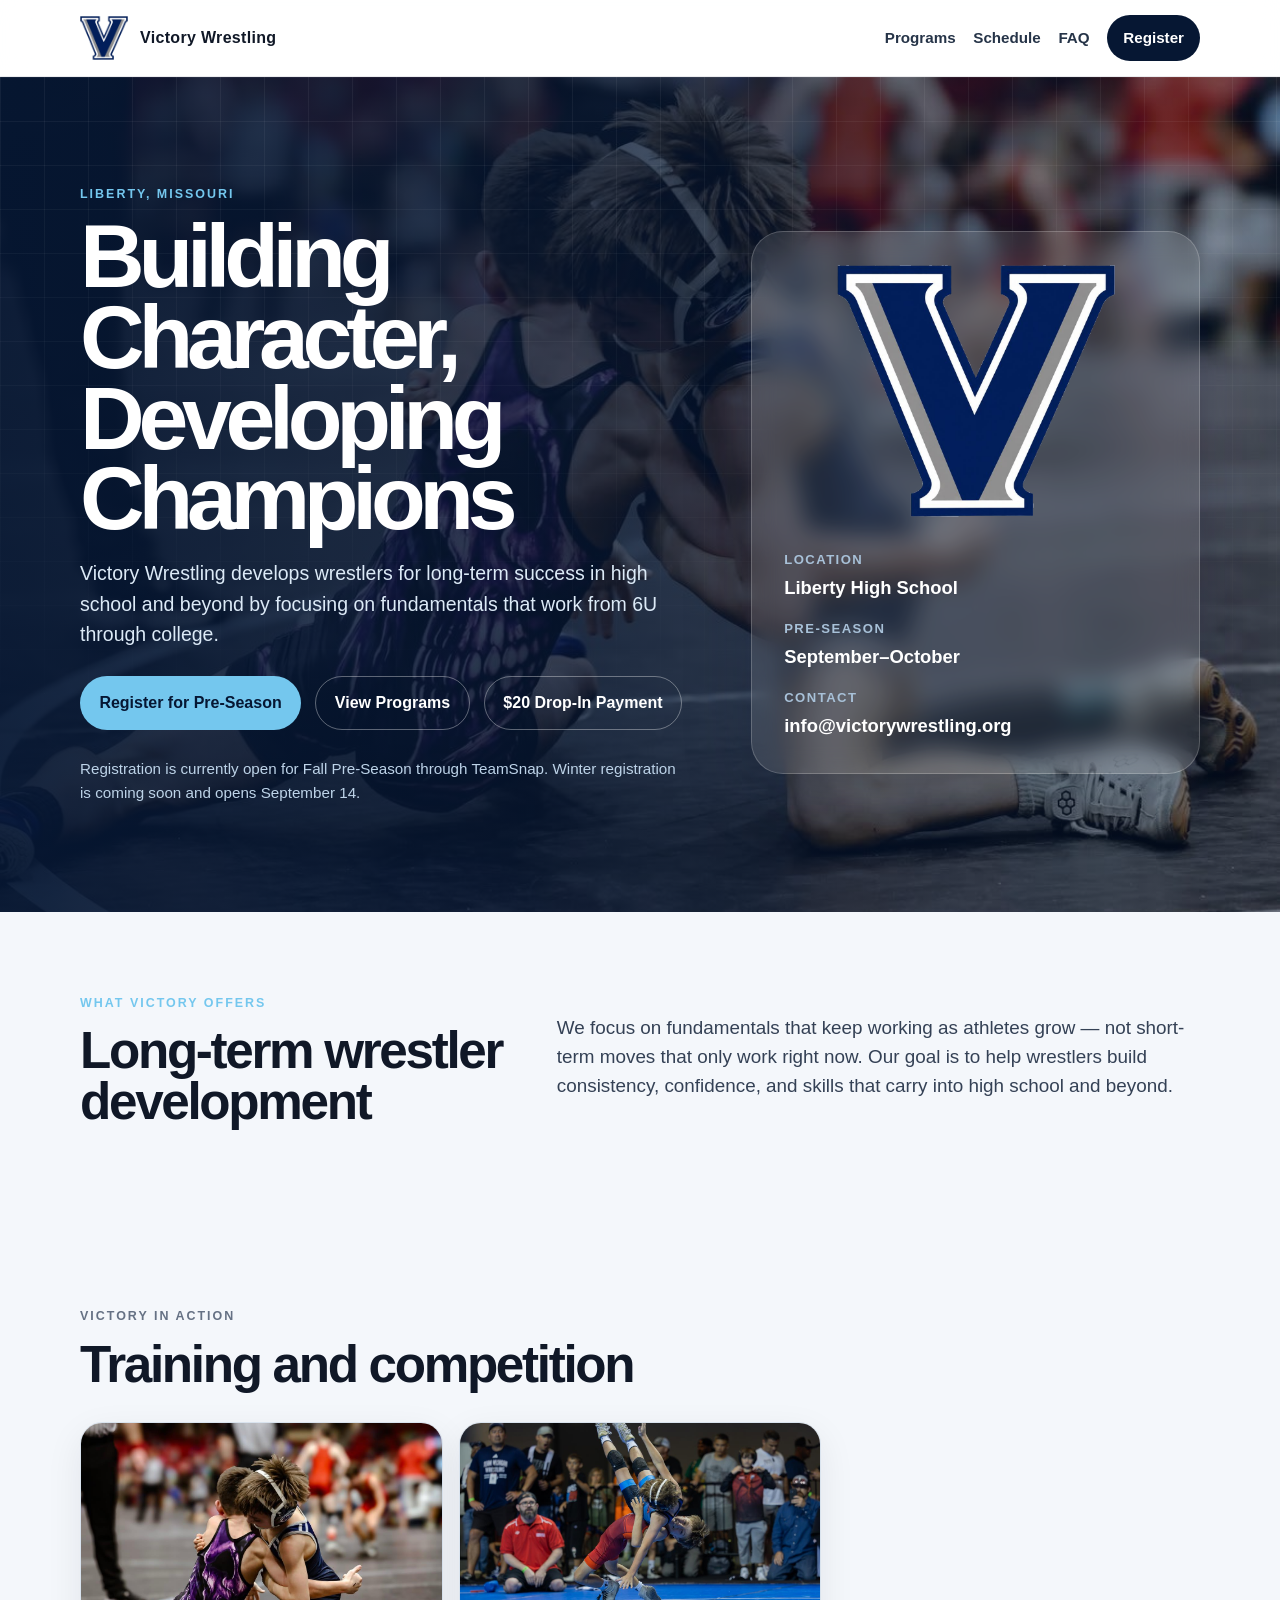
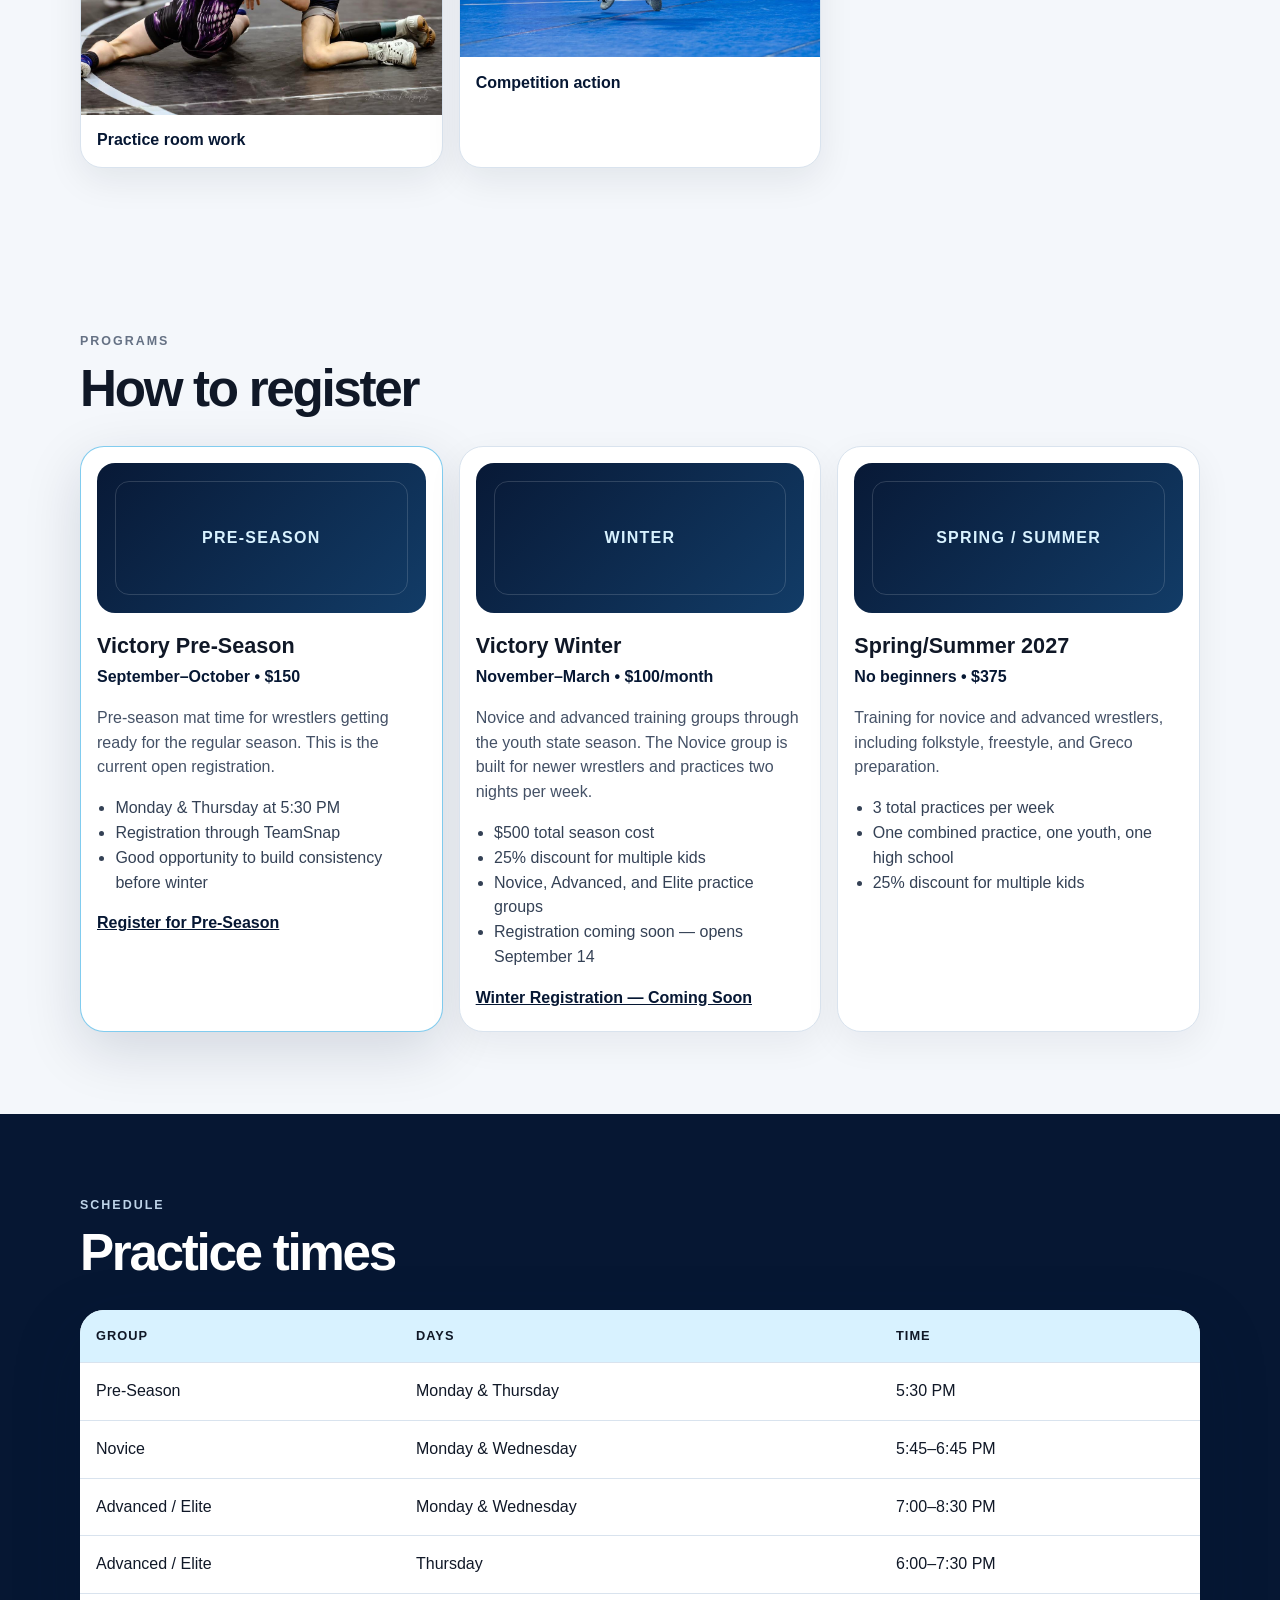
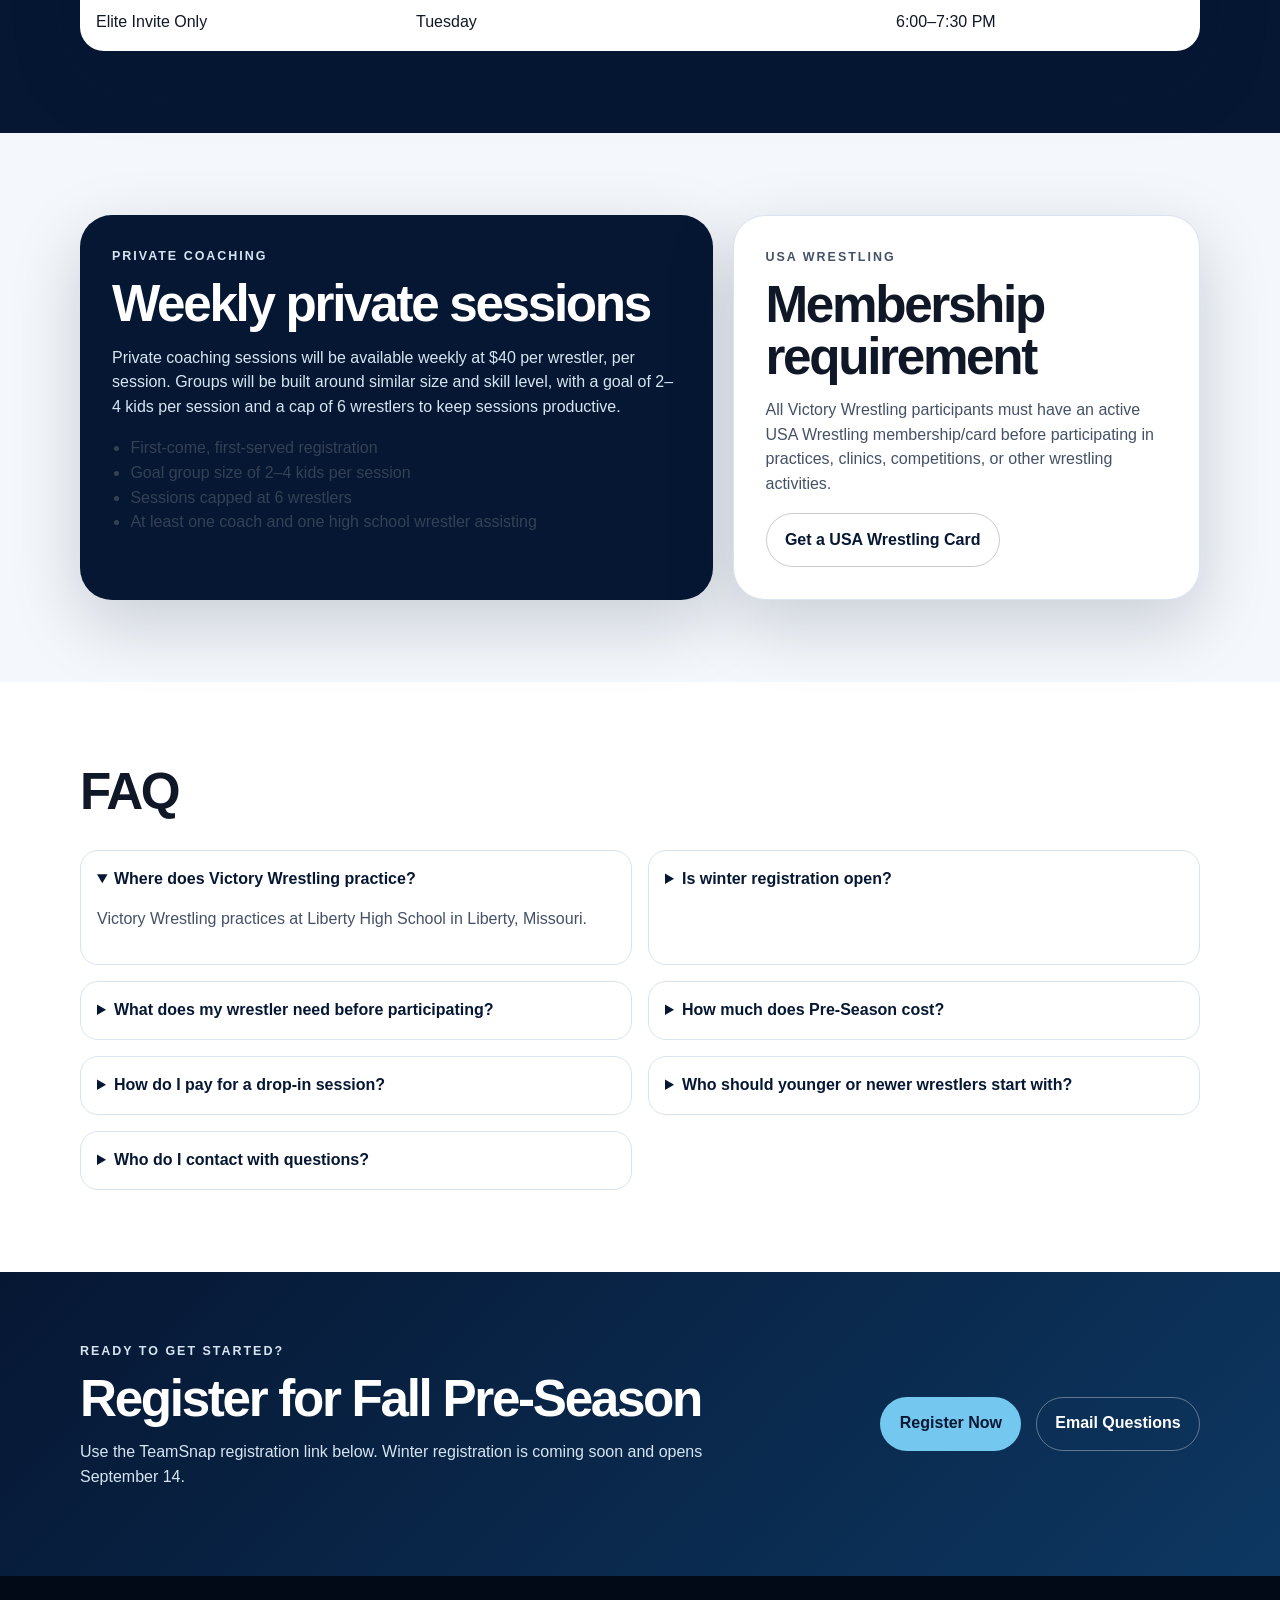
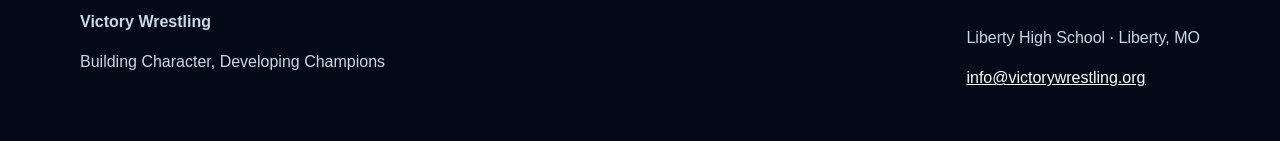
==== index.html @ 6527dcf7 "Add files via upload" ====
<!doctype html>
<html lang="en">
<head>
  <meta charset="utf-8">
  <meta name="viewport" content="width=device-width, initial-scale=1">
  <title>Victory Wrestling | Liberty, MO Youth Wrestling</title>
  <meta name="description" content="Victory Wrestling develops wrestlers for long-term success through fundamentals, consistency, and character. Located at Liberty High School in Liberty, Missouri.">
  <meta property="og:title" content="Victory Wrestling">
  <meta property="og:description" content="Building character, developing champions. Youth wrestling in Liberty, Missouri.">
  <meta property="og:type" content="website">
  <meta property="og:image" content="https://victorywrestling.org/assets/victory-share-preview.png">
  <meta property="og:image:width" content="1200">
  <meta property="og:image:height" content="630">
  <meta name="twitter:card" content="summary_large_image">
  <meta name="twitter:image" content="https://victorywrestling.org/assets/victory-share-preview.png">
  <meta name="theme-color" content="#061733">
  <link rel="icon" href="./assets/victory-v-logo.png">
  <link rel="stylesheet" href="./style.css">
</head>
<body>
  <a class="skip" href="#main">Skip to content</a>
  <header class="site-header">
    <div class="container nav">
      <a class="brand" href="#top" aria-label="Victory Wrestling home">
        <img src="./assets/victory-v-logo.png" alt="Victory Wrestling V logo">
        <span>Victory Wrestling</span>
      </a>
      <nav aria-label="Main navigation">
        <a href="#programs">Programs</a>
        <a href="#schedule">Schedule</a>
        <a href="#faq">FAQ</a>
        <a class="nav-cta" href="https://register.teamsnap.com/form/sqQJk4b18wLuPejZ1nhsv">Register</a>
      </nav>
    </div>
  </header>

  <main id="main">
    <section class="hero" id="top">
      <div class="container hero-grid">
        <div class="hero-copy">
          <p class="eyebrow">Liberty, Missouri</p>
          <h1>Building Character, Developing Champions</h1>
          <p class="lead">Victory Wrestling develops wrestlers for long-term success in high school and beyond by focusing on fundamentals that work from 6U through college.</p>
          <div class="hero-actions">
            <a class="button primary" href="https://register.teamsnap.com/form/sqQJk4b18wLuPejZ1nhsv">Register for Pre-Season</a>
            <a class="button secondary" href="#programs">View Programs</a>
            <a class="button secondary" href="https://account.venmo.com/u/VictoryWrestling" target="_blank" rel="noopener">$20 Drop-In Payment</a>
          </div>
          <p class="note">Registration is currently open for Fall Pre-Season through TeamSnap. Winter registration is coming soon and opens September 14.</p>
        </div>
        <div class="hero-card" aria-label="Victory Wrestling information card">
          <img src="./assets/victory-v-logo.png" alt="Victory Wrestling V logo" class="hero-logo">
          <div class="card-lines">
            <span>Location</span>
            <strong>Liberty High School</strong>
            <span>Pre-Season</span>
            <strong>September–October</strong>
            <span>Contact</span>
            <strong>info@victorywrestling.org</strong>
          </div>
        </div>
      </div>
    </section>

    <section class="section intro">
      <div class="container split">
        <div>
          <p class="eyebrow">What Victory offers</p>
          <h2>Long-term wrestler development</h2>
        </div>
        <p>We focus on fundamentals that keep working as athletes grow — not short-term moves that only work right now. Our goal is to help wrestlers build consistency, confidence, and skills that carry into high school and beyond.</p>
      </div>
    </section>

    <section class="section photos" id="photos">
      <div class="container">
        <div class="section-head">
          <p class="eyebrow">Victory in action</p>
          <h2>Training and competition</h2>
        </div>
        <div class="gallery">
          <figure class="photo-card">
            <img src="./assets/practice-action.jpg" alt="Victory Wrestling practice action">
            <figcaption>Practice room work</figcaption>
          </figure>
          <figure class="photo-card">
            <img src="./assets/action-throw.jpg" alt="Victory wrestler competing during a match">
            <figcaption>Competition action</figcaption>
          </figure>
        </div>
      </div>
    </section>

    <section class="section" id="programs">
      <div class="container">
        <div class="section-head">
          <p class="eyebrow">Programs</p>
          <h2>How to register</h2>
        </div>
        <div class="program-grid">
          <article class="program-card featured">
            <div class="placeholder"><span>Pre-Season</span></div>
            <h3>Victory Pre-Season</h3>
            <p class="meta">September–October • $150</p>
            <p>Pre-season mat time for wrestlers getting ready for the regular season. This is the current open registration.</p>
            <ul>
              <li>Monday & Thursday at 5:30 PM</li>
              <li>Registration through TeamSnap</li>
              <li>Good opportunity to build consistency before winter</li>
            </ul>
            <a class="text-link" href="https://register.teamsnap.com/form/sqQJk4b18wLuPejZ1nhsv">Register for Pre-Season</a>
          </article>

          <article class="program-card">
            <div class="placeholder"><span>Winter</span></div>
            <h3>Victory Winter</h3>
            <p class="meta">November–March • $100/month</p>
            <p>Novice and advanced training groups through the youth state season. The Novice group is built for newer wrestlers and practices two nights per week.</p>
            <ul>
              <li>$500 total season cost</li>
              <li>25% discount for multiple kids</li>
              <li>Novice, Advanced, and Elite practice groups</li>
              <li>Registration coming soon — opens September 14</li>
            </ul>
            <a class="text-link" href="https://register.teamsnap.com/form/yN0adHD0ybQycLYI9u6od">Winter Registration — Coming Soon</a>
          </article>

          <article class="program-card">
            <div class="placeholder"><span>Spring / Summer</span></div>
            <h3>Spring/Summer 2027</h3>
            <p class="meta">No beginners • $375</p>
            <p>Training for novice and advanced wrestlers, including folkstyle, freestyle, and Greco preparation.</p>
            <ul>
              <li>3 total practices per week</li>
              <li>One combined practice, one youth, one high school</li>
              <li>25% discount for multiple kids</li>
            </ul>
          </article>
        </div>
      </div>
    </section>

    <section class="section dark" id="schedule">
      <div class="container">
        <div class="section-head">
          <p class="eyebrow">Schedule</p>
          <h2>Practice times</h2>
        </div>
        <div class="schedule-table" role="table" aria-label="Victory Wrestling practice schedule">
          <div class="row head" role="row"><span>Group</span><span>Days</span><span>Time</span></div>
          <div class="row" role="row"><span>Pre-Season</span><span>Monday & Thursday</span><span>5:30 PM</span></div>
          <div class="row" role="row"><span>Novice</span><span>Monday & Wednesday</span><span>5:45–6:45 PM</span></div>
          <div class="row" role="row"><span>Advanced / Elite</span><span>Monday & Wednesday</span><span>7:00–8:30 PM</span></div>
          <div class="row" role="row"><span>Advanced / Elite</span><span>Thursday</span><span>6:00–7:30 PM</span></div>
          <div class="row" role="row"><span>Elite Invite Only</span><span>Tuesday</span><span>6:00–7:30 PM</span></div>
        </div>
      </div>
    </section>

    <section class="section two-col">
      <div class="container two-col-grid">
        <div class="info-panel">
          <p class="eyebrow">Private coaching</p>
          <h2>Weekly private sessions</h2>
          <p>Private coaching sessions will be available weekly at $40 per wrestler, per session. Groups will be built around similar size and skill level, with a goal of 2–4 kids per session and a cap of 6 wrestlers to keep sessions productive.</p>
          <ul class="check-list">
            <li>First-come, first-served registration</li>
            <li>Goal group size of 2–4 kids per session</li>
            <li>Sessions capped at 6 wrestlers</li>
            <li>At least one coach and one high school wrestler assisting</li>
          </ul>
        </div>
        <div class="info-panel light">
          <p class="eyebrow">USA Wrestling</p>
          <h2>Membership requirement</h2>
          <p>All Victory Wrestling participants must have an active USA Wrestling membership/card before participating in practices, clinics, competitions, or other wrestling activities.</p>
          <a class="button secondary dark-text" href="https://www.themat.com">Get a USA Wrestling Card</a>
        </div>
      </div>
    </section>

    <section class="section faq" id="faq">
      <div class="container">
        <div class="section-head">
          <h2>FAQ</h2>
        </div>
        <div class="faq-grid">
          <details open>
            <summary>Where does Victory Wrestling practice?</summary>
            <p>Victory Wrestling practices at Liberty High School in Liberty, Missouri.</p>
          </details>
          <details>
            <summary>Is winter registration open?</summary>
            <p>Coming soon. Winter registration opens September 14 through TeamSnap: <a href="https://register.teamsnap.com/form/yN0adHD0ybQycLYI9u6od" target="_blank" rel="noopener">Winter Registration</a>.</p>
          </details>
          <details>
            <summary>What does my wrestler need before participating?</summary>
            <p>Wrestlers need an active USA Wrestling card. Cards can be purchased through USA Wrestling at www.themat.com.</p>
          </details>
          <details>
            <summary>How much does Pre-Season cost?</summary>
            <p>Victory Pre-Season is $150 and runs September through October.</p>
          </details>
          <details>
            <summary>How do I pay for a drop-in session?</summary>
            <p>Drop-in session payments can be sent through Venmo to <a href="https://account.venmo.com/u/VictoryWrestling" target="_blank" rel="noopener">@VictoryWrestling</a>.</p>
          </details>
          <details>
            <summary>Who should younger or newer wrestlers start with?</summary>
            <p>Newer wrestlers should start with the Novice group during the winter season. Novice practices two nights per week and focuses on building fundamentals.</p>
          </details>
          <details>
            <summary>Who do I contact with questions?</summary>
            <p>Email <a href="mailto:info@victorywrestling.org">info@victorywrestling.org</a>.</p>
          </details>
        </div>
      </div>
    </section>

    <section class="cta-section" id="contact">
      <div class="container cta-card">
        <div>
          <p class="eyebrow">Ready to get started?</p>
          <h2>Register for Fall Pre-Season</h2>
          <p>Use the TeamSnap registration link below. Winter registration is coming soon and opens September 14.</p>
        </div>
        <div class="cta-actions">
          <a class="button primary" href="https://register.teamsnap.com/form/sqQJk4b18wLuPejZ1nhsv">Register Now</a>
          <a class="button secondary" href="mailto:info@victorywrestling.org">Email Questions</a>
        </div>
      </div>
    </section>
  </main>

  <footer>
    <div class="container footer-grid">
      <div>
        <strong>Victory Wrestling</strong>
        <p>Building Character, Developing Champions</p>
      </div>
      <div>
        <p>Liberty High School · Liberty, MO</p>
        <p><a href="mailto:info@victorywrestling.org">info@victorywrestling.org</a></p>
      </div>
    </div>
  </footer>
</body>
</html>
---- style.css ----
:root{
  --navy:#061733;
  --navy-2:#0b2449;
  --blue:#74c7ee;
  --blue-2:#d8f2ff;
  --ink:#101827;
  --muted:#657184;
  --line:#d9e3ee;
  --bg:#f4f7fb;
  --white:#ffffff;
  --shadow:0 24px 70px rgba(6,23,51,.18);
  --radius:24px;
}
*{box-sizing:border-box}
html{scroll-behavior:smooth}
body{margin:0;font-family:Arial, Helvetica, sans-serif;color:var(--ink);background:var(--bg);line-height:1.55}
a{color:inherit}.skip{position:absolute;left:-999px}.skip:focus{left:1rem;top:1rem;background:#fff;padding:.75rem 1rem;z-index:10}.container{width:min(1120px,calc(100% - 32px));margin-inline:auto}.site-header{position:sticky;top:0;z-index:5;background:rgba(255,255,255,.92);backdrop-filter:blur(14px);border-bottom:1px solid rgba(6,23,51,.08)}.nav{display:flex;align-items:center;justify-content:space-between;gap:1rem;min-height:76px}.brand{display:flex;align-items:center;gap:.75rem;text-decoration:none;font-weight:800;letter-spacing:.02em}.brand img{width:48px;height:48px;object-fit:contain}nav{display:flex;align-items:center;gap:1.1rem;font-size:.95rem;font-weight:700}nav a{text-decoration:none;color:#263448}.nav-cta{background:var(--navy);color:#fff;padding:.7rem 1rem;border-radius:999px}.hero{position:relative;overflow:hidden;background:linear-gradient(90deg,rgba(6,23,51,.94) 0%,rgba(6,23,51,.78) 48%,rgba(6,23,51,.48) 100%),url('./assets/practice-action.jpg') center center/cover no-repeat;color:#fff}.hero:before{content:"";position:absolute;inset:0;background-image:linear-gradient(rgba(255,255,255,.055) 1px,transparent 1px),linear-gradient(90deg,rgba(255,255,255,.055) 1px,transparent 1px);background-size:44px 44px;mask-image:linear-gradient(to bottom, black, transparent 82%)}.hero-grid{position:relative;display:grid;grid-template-columns:1.15fr .85fr;gap:4rem;align-items:center;padding:108px 0 92px}.eyebrow{text-transform:uppercase;letter-spacing:.16em;font-weight:900;font-size:.78rem;color:var(--blue);margin:0 0 .75rem}.hero h1{font-size:clamp(3.1rem,7vw,6.8rem);line-height:.9;letter-spacing:-.07em;margin:0 0 1.2rem;text-wrap:balance}.lead{font-size:1.22rem;max-width:680px;color:#dceaf7}.hero-actions,.cta-actions{display:flex;flex-wrap:wrap;gap:.9rem;margin:1.7rem 0}.button{display:inline-flex;align-items:center;justify-content:center;min-height:48px;padding:.85rem 1.15rem;border-radius:999px;font-weight:900;text-decoration:none;border:1px solid transparent}.primary{background:var(--blue);color:#061733}.secondary{background:transparent;color:#fff;border-color:rgba(255,255,255,.35)}.dark-text{color:var(--navy);border-color:rgba(6,23,51,.22)}.note{font-size:.95rem;color:#bdd3e8;max-width:610px}.hero-card{background:rgba(255,255,255,.1);border:1px solid rgba(255,255,255,.2);border-radius:32px;padding:2rem;box-shadow:var(--shadow);backdrop-filter:blur(12px)}.hero-logo{width:min(280px,80%);display:block;margin:0 auto 1.25rem}.card-lines{display:grid;gap:.25rem}.card-lines span{color:#a8c1d8;font-size:.82rem;text-transform:uppercase;letter-spacing:.11em;font-weight:800;margin-top:.75rem}.card-lines strong{font-size:1.15rem}.section{padding:82px 0}.split{display:grid;grid-template-columns:.8fr 1.2fr;gap:3rem;align-items:start}.split h2,.section-head h2,.info-panel h2,.cta-card h2{font-size:clamp(2rem,4vw,3.4rem);line-height:1;letter-spacing:-.045em;margin:.15rem 0 1rem}.split p:last-child{font-size:1.18rem;color:#344155}.section-head{max-width:740px;margin-bottom:2rem}.section-head p{color:var(--muted)}.program-grid{display:grid;grid-template-columns:repeat(3,1fr);gap:1rem}.program-card{background:#fff;border:1px solid var(--line);border-radius:var(--radius);padding:1rem 1rem 1.25rem;box-shadow:0 12px 36px rgba(16,24,39,.06)}.program-card.featured{border-color:rgba(116,199,238,.9);box-shadow:0 18px 58px rgba(6,23,51,.14)}.placeholder,.photo-placeholder{min-height:150px;border-radius:18px;background:linear-gradient(135deg,#081936,#123c67);display:grid;place-items:center;color:#d8f2ff;font-weight:900;letter-spacing:.08em;text-transform:uppercase;position:relative;overflow:hidden}.placeholder:after,.photo-placeholder:after{content:"";position:absolute;inset:18px;border:1px solid rgba(255,255,255,.15);border-radius:14px}.program-card h3{font-size:1.35rem;margin:1rem 0 .15rem}.meta{color:var(--navy);font-weight:900;margin:.1rem 0 .8rem}.program-card p:not(.meta){color:#445166}.program-card ul,.check-list{padding-left:1.15rem;color:#344155}.text-link{font-weight:900;color:var(--navy)}.dark{background:var(--navy);color:#fff}.dark .section-head p{color:#bdd3e8}.schedule-table{background:#fff;border-radius:24px;overflow:hidden;color:var(--ink);box-shadow:var(--shadow)}.row{display:grid;grid-template-columns:1fr 1.5fr 1fr;border-bottom:1px solid var(--line)}.row:last-child{border-bottom:0}.row span{padding:1rem}.row.head{background:var(--blue-2);font-weight:900;text-transform:uppercase;letter-spacing:.08em;font-size:.8rem}.two-col-grid{display:grid;grid-template-columns:1.15fr .85fr;gap:1.25rem}.info-panel{background:var(--navy);color:#fff;border-radius:32px;padding:2rem;box-shadow:var(--shadow)}.info-panel p{color:#d6e5f1}.info-panel.light{background:#fff;color:var(--ink);border:1px solid var(--line)}.info-panel.light p{color:#445166}.gallery{display:grid;grid-template-columns:repeat(3,1fr);gap:1rem}.photo-card{margin:0;background:#fff;border:1px solid var(--line);border-radius:22px;overflow:hidden;box-shadow:0 12px 36px rgba(16,24,39,.08)}.photo-card img{display:block;width:100%;height:auto}.photo-card figcaption{padding:.85rem 1rem;font-weight:900;color:var(--navy)}.faq{background:#fff}.faq-grid{display:grid;grid-template-columns:repeat(2,1fr);gap:1rem}details{border:1px solid var(--line);border-radius:18px;padding:1rem;background:#fff}summary{cursor:pointer;font-weight:900;color:var(--navy)}details p{color:#445166}.cta-section{padding:70px 0;background:linear-gradient(135deg,#061733,#0d3761);color:#fff}.cta-card{display:flex;justify-content:space-between;gap:2rem;align-items:center}.cta-card p{color:#d6e5f1;max-width:650px}footer{background:#020a17;color:#c9d8e6;padding:34px 0}.footer-grid{display:flex;justify-content:space-between;gap:2rem}footer a{color:#fff}@media (max-width:900px){nav{display:none}.hero-grid,.split,.two-col-grid,.cta-card{grid-template-columns:1fr;display:grid}.hero-grid{gap:2rem;padding:76px 0}.program-grid{grid-template-columns:repeat(2,1fr)}.gallery,.faq-grid{grid-template-columns:1fr}.row{grid-template-columns:1fr}.row span{padding:.85rem 1rem;border-bottom:1px solid #eef2f7}.row span:last-child{border-bottom:0}.footer-grid{display:grid}.section{padding:60px 0}}@media (max-width:560px){.program-grid{grid-template-columns:1fr}.hero h1{font-size:3.3rem}.hero-card{padding:1.3rem}.section{padding:48px 0}}
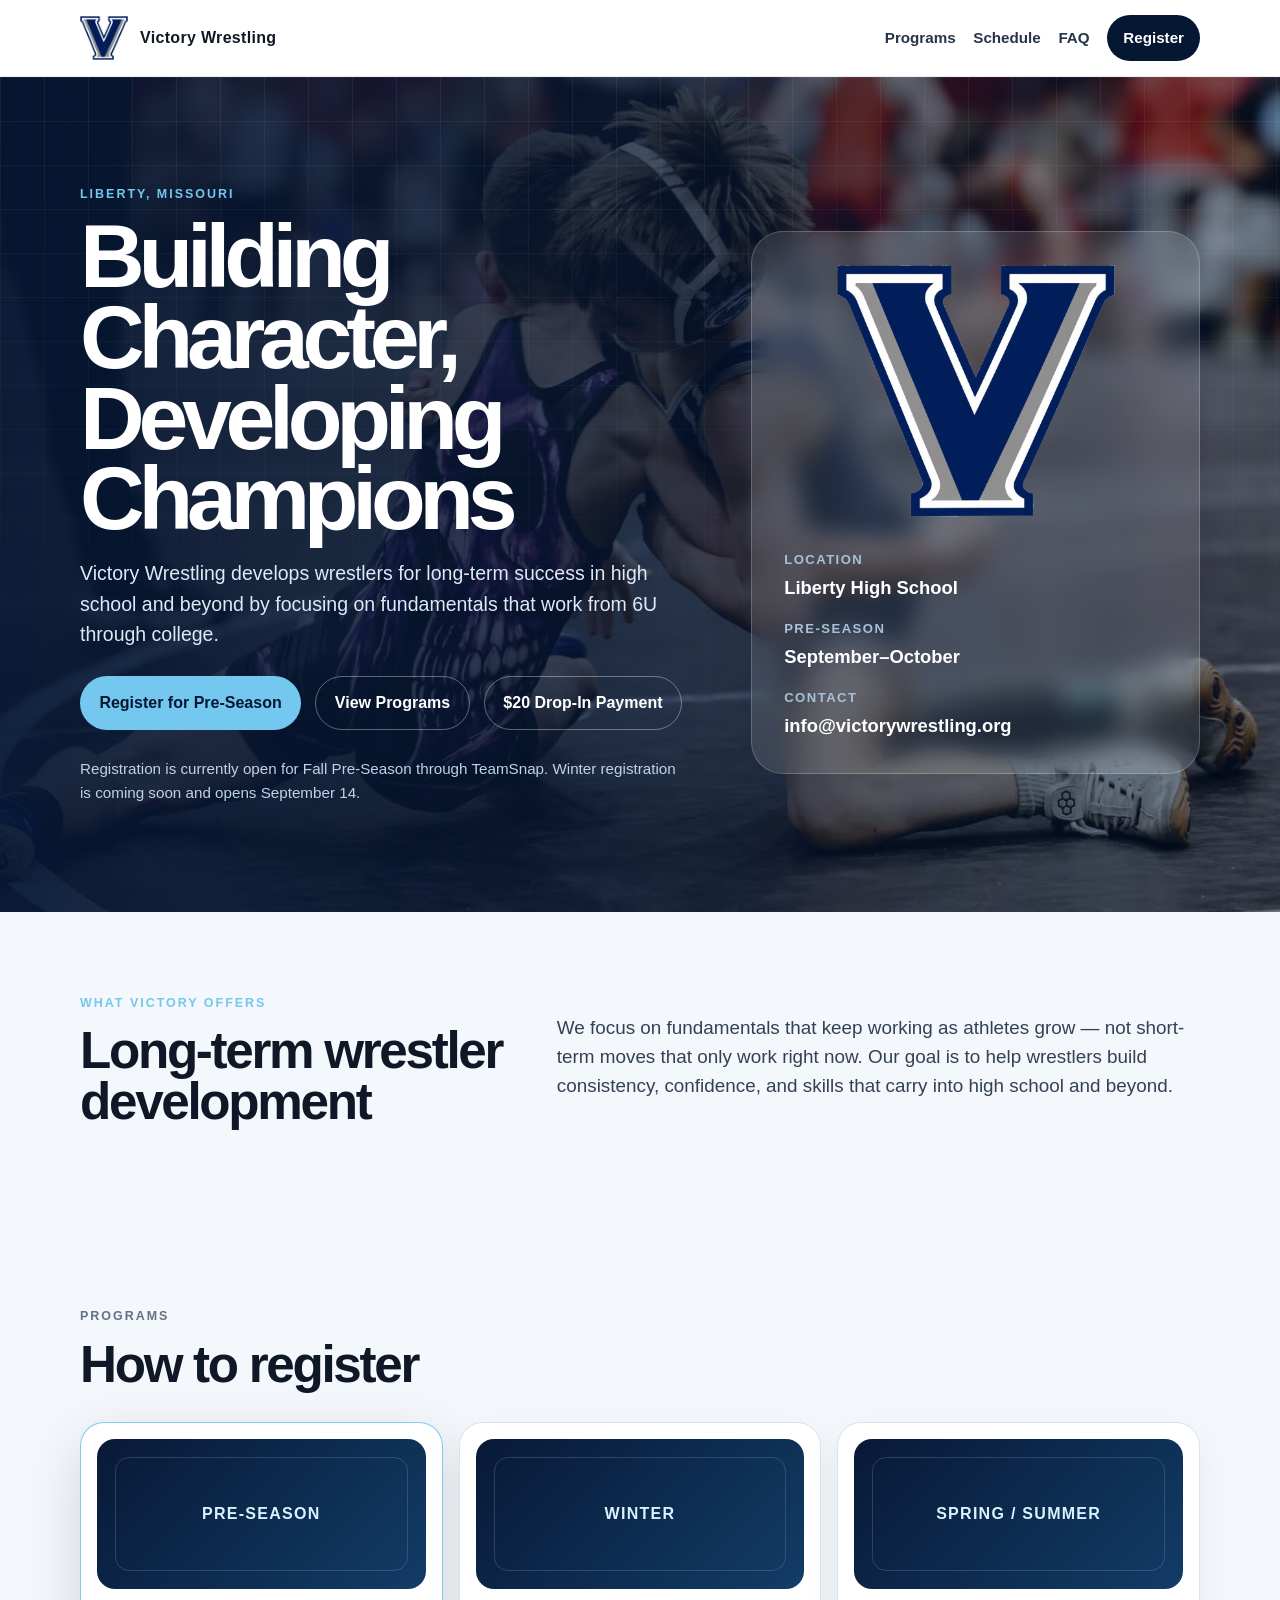
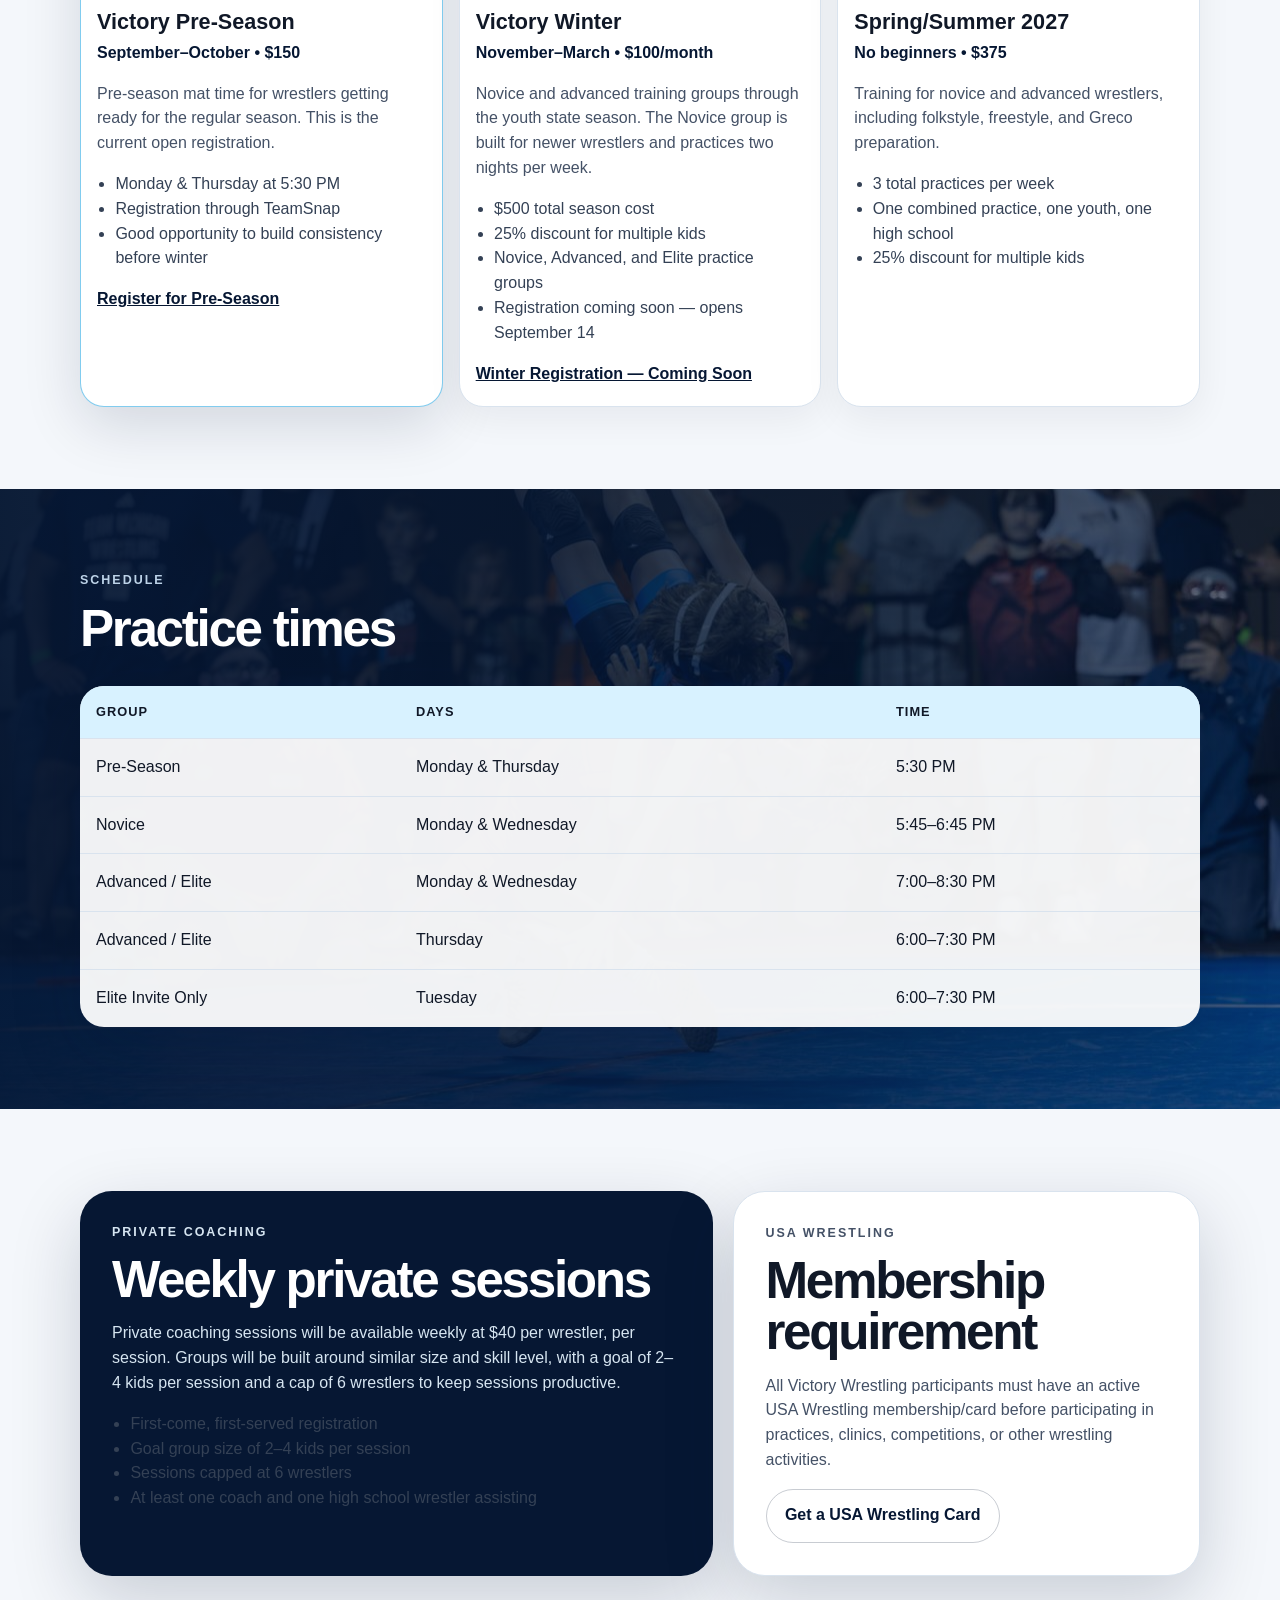
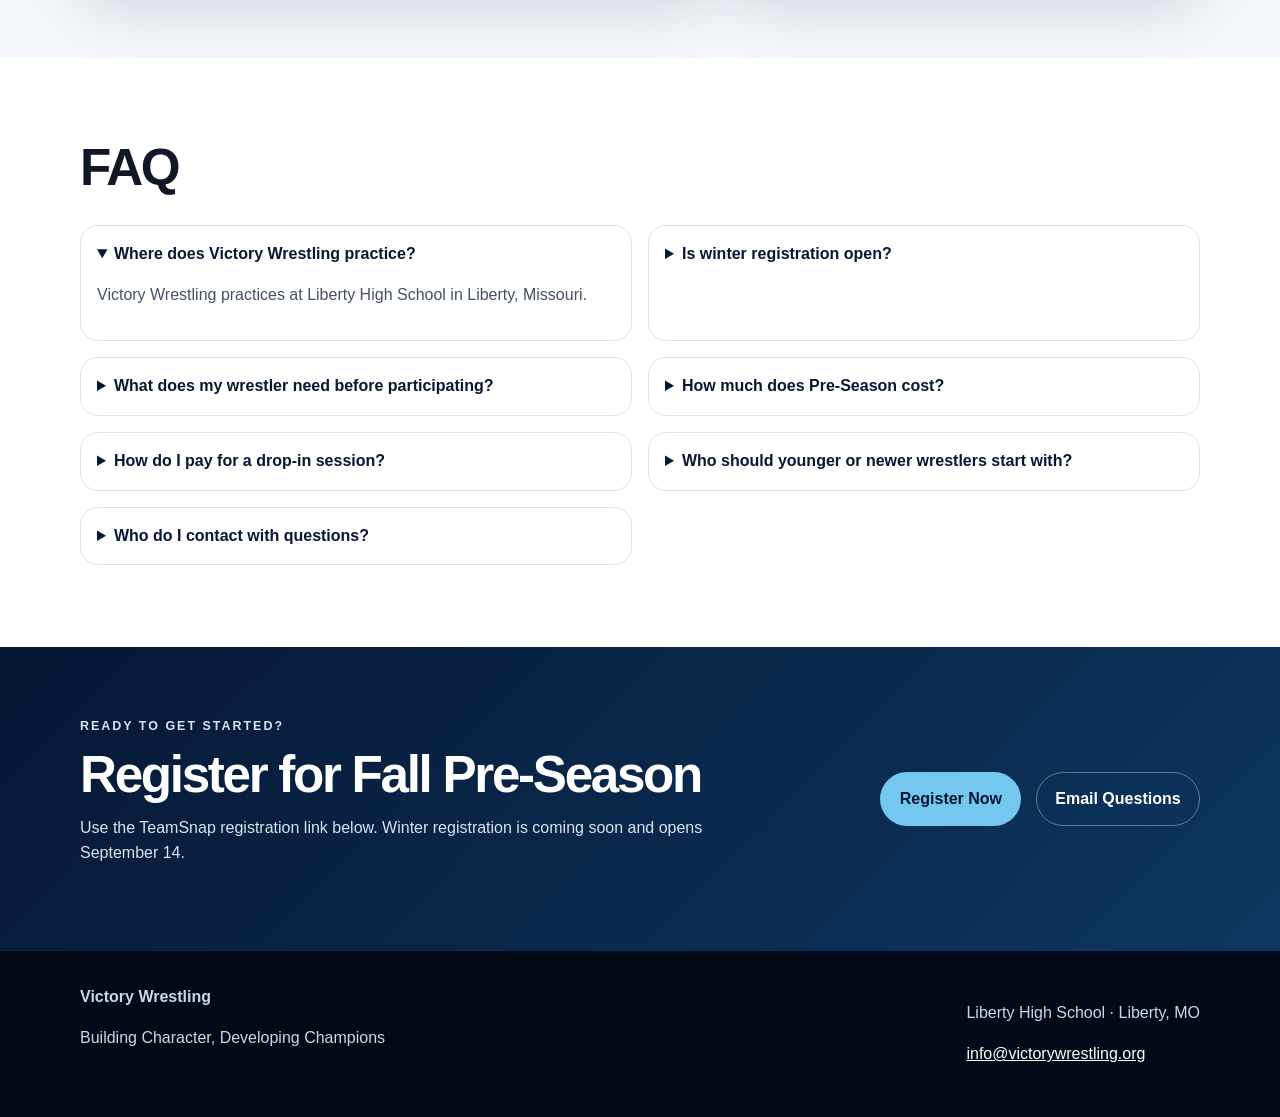
==== commit 2b1c4fa1: "Add files via upload" ====
--- a/index.html
+++ b/index.html
@@ -72,25 +72,6 @@
       </div>
     </section>
 
-    <section class="section photos" id="photos">
-      <div class="container">
-        <div class="section-head">
-          <p class="eyebrow">Victory in action</p>
-          <h2>Training and competition</h2>
-        </div>
-        <div class="gallery">
-          <figure class="photo-card">
-            <img src="./assets/practice-action.jpg" alt="Victory Wrestling practice action">
-            <figcaption>Practice room work</figcaption>
-          </figure>
-          <figure class="photo-card">
-            <img src="./assets/action-throw.jpg" alt="Victory wrestler competing during a match">
-            <figcaption>Competition action</figcaption>
-          </figure>
-        </div>
-      </div>
-    </section>
-
     <section class="section" id="programs">
       <div class="container">
         <div class="section-head">
@@ -140,7 +121,7 @@
       </div>
     </section>
 
-    <section class="section dark" id="schedule">
+    <section class="section dark action-bg" id="schedule">
       <div class="container">
         <div class="section-head">
           <p class="eyebrow">Schedule</p>
@@ -203,7 +184,7 @@
           </details>
           <details>
             <summary>How do I pay for a drop-in session?</summary>
-            <p>Drop-in session payments can be sent through Venmo to <a href="https://account.venmo.com/u/VictoryWrestling" target="_blank" rel="noopener">@VictoryWrestling</a>.</p>
+            <p>Drop-in sessions are $20. Payments can be sent through Venmo to <a href="https://account.venmo.com/u/VictoryWrestling" target="_blank" rel="noopener">@VictoryWrestling</a>.</p>
           </details>
           <details>
             <summary>Who should younger or newer wrestlers start with?</summary>
--- a/style.css
+++ b/style.css
@@ -14,4 +14,4 @@
 *{box-sizing:border-box}
 html{scroll-behavior:smooth}
 body{margin:0;font-family:Arial, Helvetica, sans-serif;color:var(--ink);background:var(--bg);line-height:1.55}
-a{color:inherit}.skip{position:absolute;left:-999px}.skip:focus{left:1rem;top:1rem;background:#fff;padding:.75rem 1rem;z-index:10}.container{width:min(1120px,calc(100% - 32px));margin-inline:auto}.site-header{position:sticky;top:0;z-index:5;background:rgba(255,255,255,.92);backdrop-filter:blur(14px);border-bottom:1px solid rgba(6,23,51,.08)}.nav{display:flex;align-items:center;justify-content:space-between;gap:1rem;min-height:76px}.brand{display:flex;align-items:center;gap:.75rem;text-decoration:none;font-weight:800;letter-spacing:.02em}.brand img{width:48px;height:48px;object-fit:contain}nav{display:flex;align-items:center;gap:1.1rem;font-size:.95rem;font-weight:700}nav a{text-decoration:none;color:#263448}.nav-cta{background:var(--navy);color:#fff;padding:.7rem 1rem;border-radius:999px}.hero{position:relative;overflow:hidden;background:linear-gradient(90deg,rgba(6,23,51,.94) 0%,rgba(6,23,51,.78) 48%,rgba(6,23,51,.48) 100%),url('./assets/practice-action.jpg') center center/cover no-repeat;color:#fff}.hero:before{content:"";position:absolute;inset:0;background-image:linear-gradient(rgba(255,255,255,.055) 1px,transparent 1px),linear-gradient(90deg,rgba(255,255,255,.055) 1px,transparent 1px);background-size:44px 44px;mask-image:linear-gradient(to bottom, black, transparent 82%)}.hero-grid{position:relative;display:grid;grid-template-columns:1.15fr .85fr;gap:4rem;align-items:center;padding:108px 0 92px}.eyebrow{text-transform:uppercase;letter-spacing:.16em;font-weight:900;font-size:.78rem;color:var(--blue);margin:0 0 .75rem}.hero h1{font-size:clamp(3.1rem,7vw,6.8rem);line-height:.9;letter-spacing:-.07em;margin:0 0 1.2rem;text-wrap:balance}.lead{font-size:1.22rem;max-width:680px;color:#dceaf7}.hero-actions,.cta-actions{display:flex;flex-wrap:wrap;gap:.9rem;margin:1.7rem 0}.button{display:inline-flex;align-items:center;justify-content:center;min-height:48px;padding:.85rem 1.15rem;border-radius:999px;font-weight:900;text-decoration:none;border:1px solid transparent}.primary{background:var(--blue);color:#061733}.secondary{background:transparent;color:#fff;border-color:rgba(255,255,255,.35)}.dark-text{color:var(--navy);border-color:rgba(6,23,51,.22)}.note{font-size:.95rem;color:#bdd3e8;max-width:610px}.hero-card{background:rgba(255,255,255,.1);border:1px solid rgba(255,255,255,.2);border-radius:32px;padding:2rem;box-shadow:var(--shadow);backdrop-filter:blur(12px)}.hero-logo{width:min(280px,80%);display:block;margin:0 auto 1.25rem}.card-lines{display:grid;gap:.25rem}.card-lines span{color:#a8c1d8;font-size:.82rem;text-transform:uppercase;letter-spacing:.11em;font-weight:800;margin-top:.75rem}.card-lines strong{font-size:1.15rem}.section{padding:82px 0}.split{display:grid;grid-template-columns:.8fr 1.2fr;gap:3rem;align-items:start}.split h2,.section-head h2,.info-panel h2,.cta-card h2{font-size:clamp(2rem,4vw,3.4rem);line-height:1;letter-spacing:-.045em;margin:.15rem 0 1rem}.split p:last-child{font-size:1.18rem;color:#344155}.section-head{max-width:740px;margin-bottom:2rem}.section-head p{color:var(--muted)}.program-grid{display:grid;grid-template-columns:repeat(3,1fr);gap:1rem}.program-card{background:#fff;border:1px solid var(--line);border-radius:var(--radius);padding:1rem 1rem 1.25rem;box-shadow:0 12px 36px rgba(16,24,39,.06)}.program-card.featured{border-color:rgba(116,199,238,.9);box-shadow:0 18px 58px rgba(6,23,51,.14)}.placeholder,.photo-placeholder{min-height:150px;border-radius:18px;background:linear-gradient(135deg,#081936,#123c67);display:grid;place-items:center;color:#d8f2ff;font-weight:900;letter-spacing:.08em;text-transform:uppercase;position:relative;overflow:hidden}.placeholder:after,.photo-placeholder:after{content:"";position:absolute;inset:18px;border:1px solid rgba(255,255,255,.15);border-radius:14px}.program-card h3{font-size:1.35rem;margin:1rem 0 .15rem}.meta{color:var(--navy);font-weight:900;margin:.1rem 0 .8rem}.program-card p:not(.meta){color:#445166}.program-card ul,.check-list{padding-left:1.15rem;color:#344155}.text-link{font-weight:900;color:var(--navy)}.dark{background:var(--navy);color:#fff}.dark .section-head p{color:#bdd3e8}.schedule-table{background:#fff;border-radius:24px;overflow:hidden;color:var(--ink);box-shadow:var(--shadow)}.row{display:grid;grid-template-columns:1fr 1.5fr 1fr;border-bottom:1px solid var(--line)}.row:last-child{border-bottom:0}.row span{padding:1rem}.row.head{background:var(--blue-2);font-weight:900;text-transform:uppercase;letter-spacing:.08em;font-size:.8rem}.two-col-grid{display:grid;grid-template-columns:1.15fr .85fr;gap:1.25rem}.info-panel{background:var(--navy);color:#fff;border-radius:32px;padding:2rem;box-shadow:var(--shadow)}.info-panel p{color:#d6e5f1}.info-panel.light{background:#fff;color:var(--ink);border:1px solid var(--line)}.info-panel.light p{color:#445166}.gallery{display:grid;grid-template-columns:repeat(3,1fr);gap:1rem}.photo-card{margin:0;background:#fff;border:1px solid var(--line);border-radius:22px;overflow:hidden;box-shadow:0 12px 36px rgba(16,24,39,.08)}.photo-card img{display:block;width:100%;height:auto}.photo-card figcaption{padding:.85rem 1rem;font-weight:900;color:var(--navy)}.faq{background:#fff}.faq-grid{display:grid;grid-template-columns:repeat(2,1fr);gap:1rem}details{border:1px solid var(--line);border-radius:18px;padding:1rem;background:#fff}summary{cursor:pointer;font-weight:900;color:var(--navy)}details p{color:#445166}.cta-section{padding:70px 0;background:linear-gradient(135deg,#061733,#0d3761);color:#fff}.cta-card{display:flex;justify-content:space-between;gap:2rem;align-items:center}.cta-card p{color:#d6e5f1;max-width:650px}footer{background:#020a17;color:#c9d8e6;padding:34px 0}.footer-grid{display:flex;justify-content:space-between;gap:2rem}footer a{color:#fff}@media (max-width:900px){nav{display:none}.hero-grid,.split,.two-col-grid,.cta-card{grid-template-columns:1fr;display:grid}.hero-grid{gap:2rem;padding:76px 0}.program-grid{grid-template-columns:repeat(2,1fr)}.gallery,.faq-grid{grid-template-columns:1fr}.row{grid-template-columns:1fr}.row span{padding:.85rem 1rem;border-bottom:1px solid #eef2f7}.row span:last-child{border-bottom:0}.footer-grid{display:grid}.section{padding:60px 0}}@media (max-width:560px){.program-grid{grid-template-columns:1fr}.hero h1{font-size:3.3rem}.hero-card{padding:1.3rem}.section{padding:48px 0}}
+a{color:inherit}.skip{position:absolute;left:-999px}.skip:focus{left:1rem;top:1rem;background:#fff;padding:.75rem 1rem;z-index:10}.container{width:min(1120px,calc(100% - 32px));margin-inline:auto}.site-header{position:sticky;top:0;z-index:5;background:rgba(255,255,255,.92);backdrop-filter:blur(14px);border-bottom:1px solid rgba(6,23,51,.08)}.nav{display:flex;align-items:center;justify-content:space-between;gap:1rem;min-height:76px}.brand{display:flex;align-items:center;gap:.75rem;text-decoration:none;font-weight:800;letter-spacing:.02em}.brand img{width:48px;height:48px;object-fit:contain}nav{display:flex;align-items:center;gap:1.1rem;font-size:.95rem;font-weight:700}nav a{text-decoration:none;color:#263448}.nav-cta{background:var(--navy);color:#fff;padding:.7rem 1rem;border-radius:999px}.hero{position:relative;overflow:hidden;background:linear-gradient(90deg,rgba(6,23,51,.94) 0%,rgba(6,23,51,.78) 48%,rgba(6,23,51,.48) 100%),url('./assets/practice-action.jpg') center center/cover no-repeat;color:#fff}.hero:before{content:"";position:absolute;inset:0;background-image:linear-gradient(rgba(255,255,255,.055) 1px,transparent 1px),linear-gradient(90deg,rgba(255,255,255,.055) 1px,transparent 1px);background-size:44px 44px;mask-image:linear-gradient(to bottom, black, transparent 82%)}.hero-grid{position:relative;display:grid;grid-template-columns:1.15fr .85fr;gap:4rem;align-items:center;padding:108px 0 92px}.eyebrow{text-transform:uppercase;letter-spacing:.16em;font-weight:900;font-size:.78rem;color:var(--blue);margin:0 0 .75rem}.hero h1{font-size:clamp(3.1rem,7vw,6.8rem);line-height:.9;letter-spacing:-.07em;margin:0 0 1.2rem;text-wrap:balance}.lead{font-size:1.22rem;max-width:680px;color:#dceaf7}.hero-actions,.cta-actions{display:flex;flex-wrap:wrap;gap:.9rem;margin:1.7rem 0}.button{display:inline-flex;align-items:center;justify-content:center;min-height:48px;padding:.85rem 1.15rem;border-radius:999px;font-weight:900;text-decoration:none;border:1px solid transparent}.primary{background:var(--blue);color:#061733}.secondary{background:transparent;color:#fff;border-color:rgba(255,255,255,.35)}.dark-text{color:var(--navy);border-color:rgba(6,23,51,.22)}.note{font-size:.95rem;color:#bdd3e8;max-width:610px}.hero-card{background:rgba(255,255,255,.1);border:1px solid rgba(255,255,255,.2);border-radius:32px;padding:2rem;box-shadow:var(--shadow);backdrop-filter:blur(12px)}.hero-logo{width:min(280px,80%);display:block;margin:0 auto 1.25rem}.card-lines{display:grid;gap:.25rem}.card-lines span{color:#a8c1d8;font-size:.82rem;text-transform:uppercase;letter-spacing:.11em;font-weight:800;margin-top:.75rem}.card-lines strong{font-size:1.15rem}.section{padding:82px 0}.split{display:grid;grid-template-columns:.8fr 1.2fr;gap:3rem;align-items:start}.split h2,.section-head h2,.info-panel h2,.cta-card h2{font-size:clamp(2rem,4vw,3.4rem);line-height:1;letter-spacing:-.045em;margin:.15rem 0 1rem}.split p:last-child{font-size:1.18rem;color:#344155}.section-head{max-width:740px;margin-bottom:2rem}.section-head p{color:var(--muted)}.program-grid{display:grid;grid-template-columns:repeat(3,1fr);gap:1rem}.program-card{background:#fff;border:1px solid var(--line);border-radius:var(--radius);padding:1rem 1rem 1.25rem;box-shadow:0 12px 36px rgba(16,24,39,.06)}.program-card.featured{border-color:rgba(116,199,238,.9);box-shadow:0 18px 58px rgba(6,23,51,.14)}.placeholder,.photo-placeholder{min-height:150px;border-radius:18px;background:linear-gradient(135deg,#081936,#123c67);display:grid;place-items:center;color:#d8f2ff;font-weight:900;letter-spacing:.08em;text-transform:uppercase;position:relative;overflow:hidden}.placeholder:after,.photo-placeholder:after{content:"";position:absolute;inset:18px;border:1px solid rgba(255,255,255,.15);border-radius:14px}.program-card h3{font-size:1.35rem;margin:1rem 0 .15rem}.meta{color:var(--navy);font-weight:900;margin:.1rem 0 .8rem}.program-card p:not(.meta){color:#445166}.program-card ul,.check-list{padding-left:1.15rem;color:#344155}.text-link{font-weight:900;color:var(--navy)}.dark{background:var(--navy);color:#fff}.action-bg{position:relative;overflow:hidden;background:linear-gradient(90deg,rgba(6,23,51,.94) 0%,rgba(6,23,51,.82) 52%,rgba(6,23,51,.58) 100%),url('./assets/action-throw.jpg') center center/cover no-repeat}.action-bg .container{position:relative;z-index:1}.dark .section-head p{color:#bdd3e8}.schedule-table{background:rgba(255,255,255,.94);border-radius:24px;overflow:hidden;color:var(--ink);box-shadow:var(--shadow)}.row{display:grid;grid-template-columns:1fr 1.5fr 1fr;border-bottom:1px solid var(--line)}.row:last-child{border-bottom:0}.row span{padding:1rem}.row.head{background:var(--blue-2);font-weight:900;text-transform:uppercase;letter-spacing:.08em;font-size:.8rem}.two-col-grid{display:grid;grid-template-columns:1.15fr .85fr;gap:1.25rem}.info-panel{background:var(--navy);color:#fff;border-radius:32px;padding:2rem;box-shadow:var(--shadow)}.info-panel p{color:#d6e5f1}.info-panel.light{background:#fff;color:var(--ink);border:1px solid var(--line)}.info-panel.light p{color:#445166}.gallery{display:grid;grid-template-columns:repeat(3,1fr);gap:1rem}.photo-card{margin:0;background:#fff;border:1px solid var(--line);border-radius:22px;overflow:hidden;box-shadow:0 12px 36px rgba(16,24,39,.08)}.photo-card img{display:block;width:100%;height:auto}.photo-card figcaption{padding:.85rem 1rem;font-weight:900;color:var(--navy)}.faq{background:#fff}.faq-grid{display:grid;grid-template-columns:repeat(2,1fr);gap:1rem}details{border:1px solid var(--line);border-radius:18px;padding:1rem;background:#fff}summary{cursor:pointer;font-weight:900;color:var(--navy)}details p{color:#445166}.cta-section{padding:70px 0;background:linear-gradient(135deg,#061733,#0d3761);color:#fff}.cta-card{display:flex;justify-content:space-between;gap:2rem;align-items:center}.cta-card p{color:#d6e5f1;max-width:650px}footer{background:#020a17;color:#c9d8e6;padding:34px 0}.footer-grid{display:flex;justify-content:space-between;gap:2rem}footer a{color:#fff}@media (max-width:900px){nav{display:none}.hero-grid,.split,.two-col-grid,.cta-card{grid-template-columns:1fr;display:grid}.hero-grid{gap:2rem;padding:76px 0}.program-grid{grid-template-columns:repeat(2,1fr)}.gallery,.faq-grid{grid-template-columns:1fr}.row{grid-template-columns:1fr}.row span{padding:.85rem 1rem;border-bottom:1px solid #eef2f7}.row span:last-child{border-bottom:0}.footer-grid{display:grid}.section{padding:60px 0}}@media (max-width:560px){.program-grid{grid-template-columns:1fr}.hero h1{font-size:3.3rem}.hero-card{padding:1.3rem}.section{padding:48px 0}}
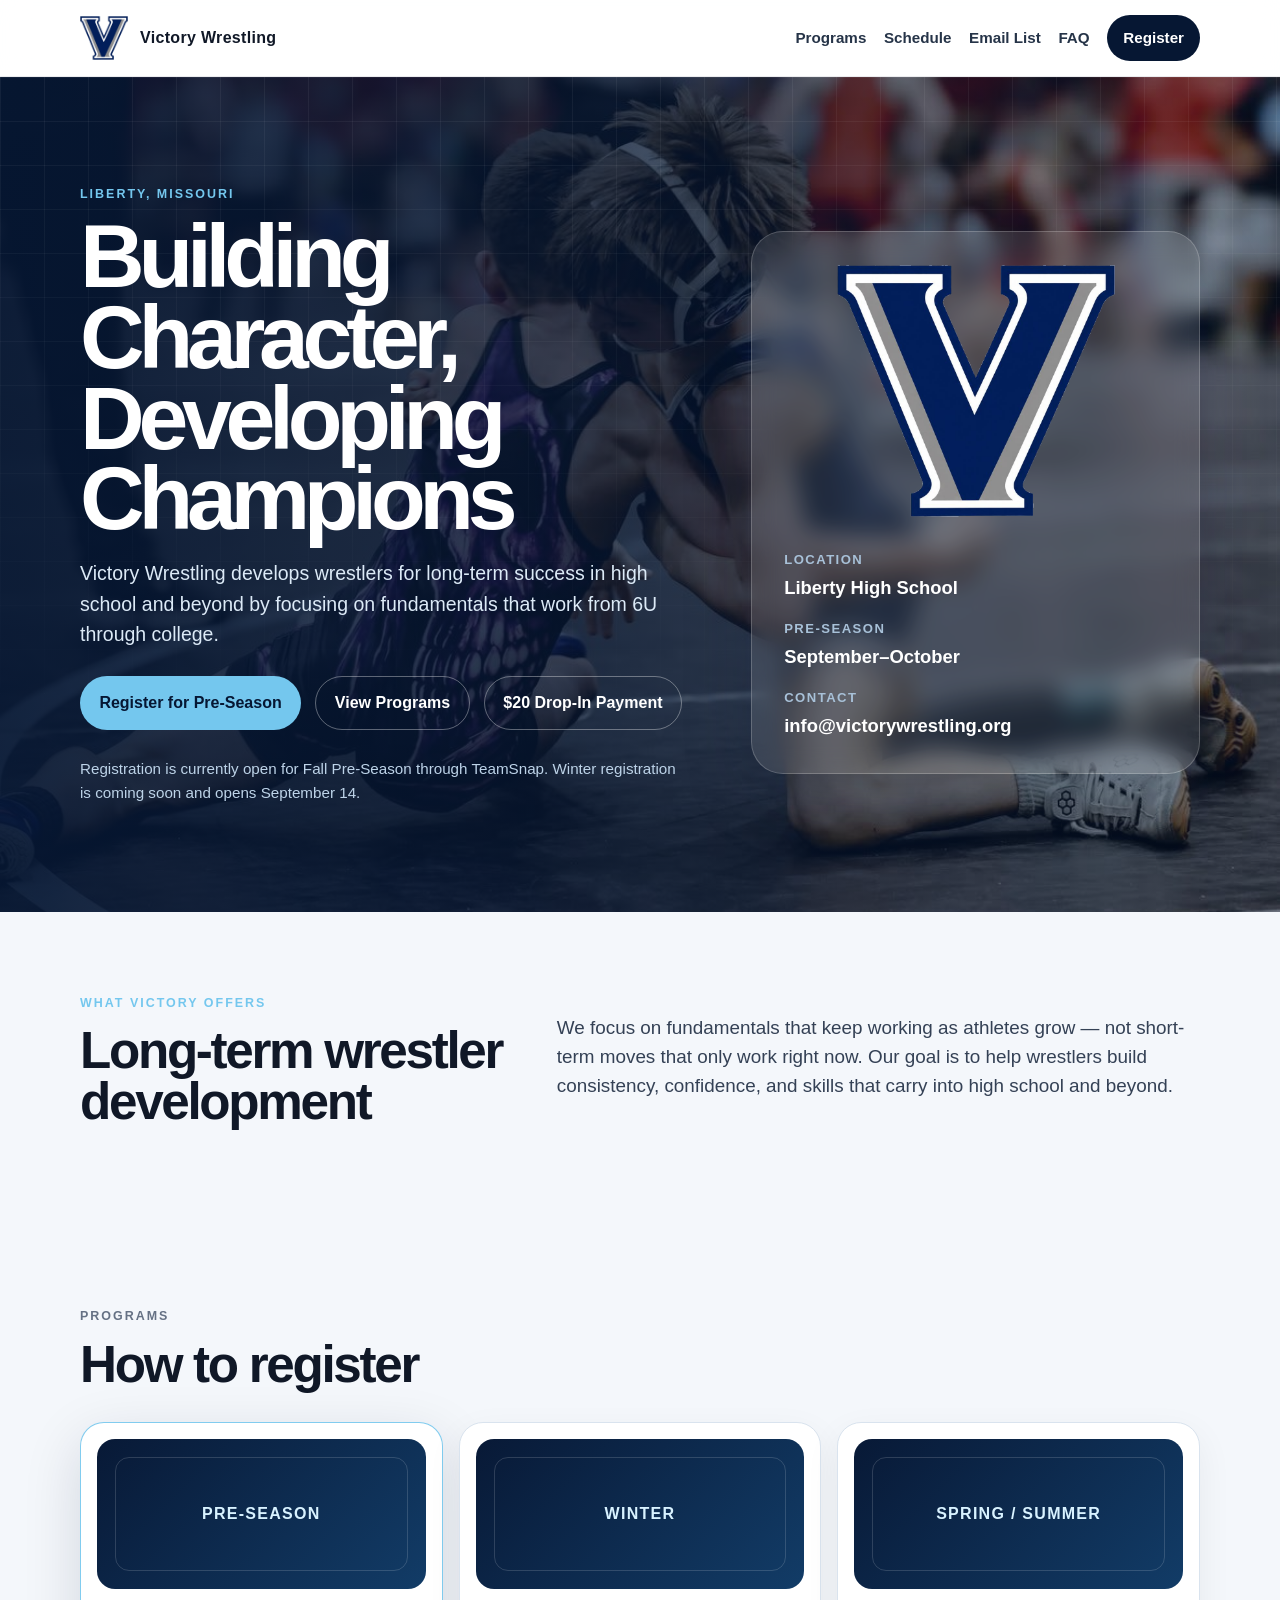
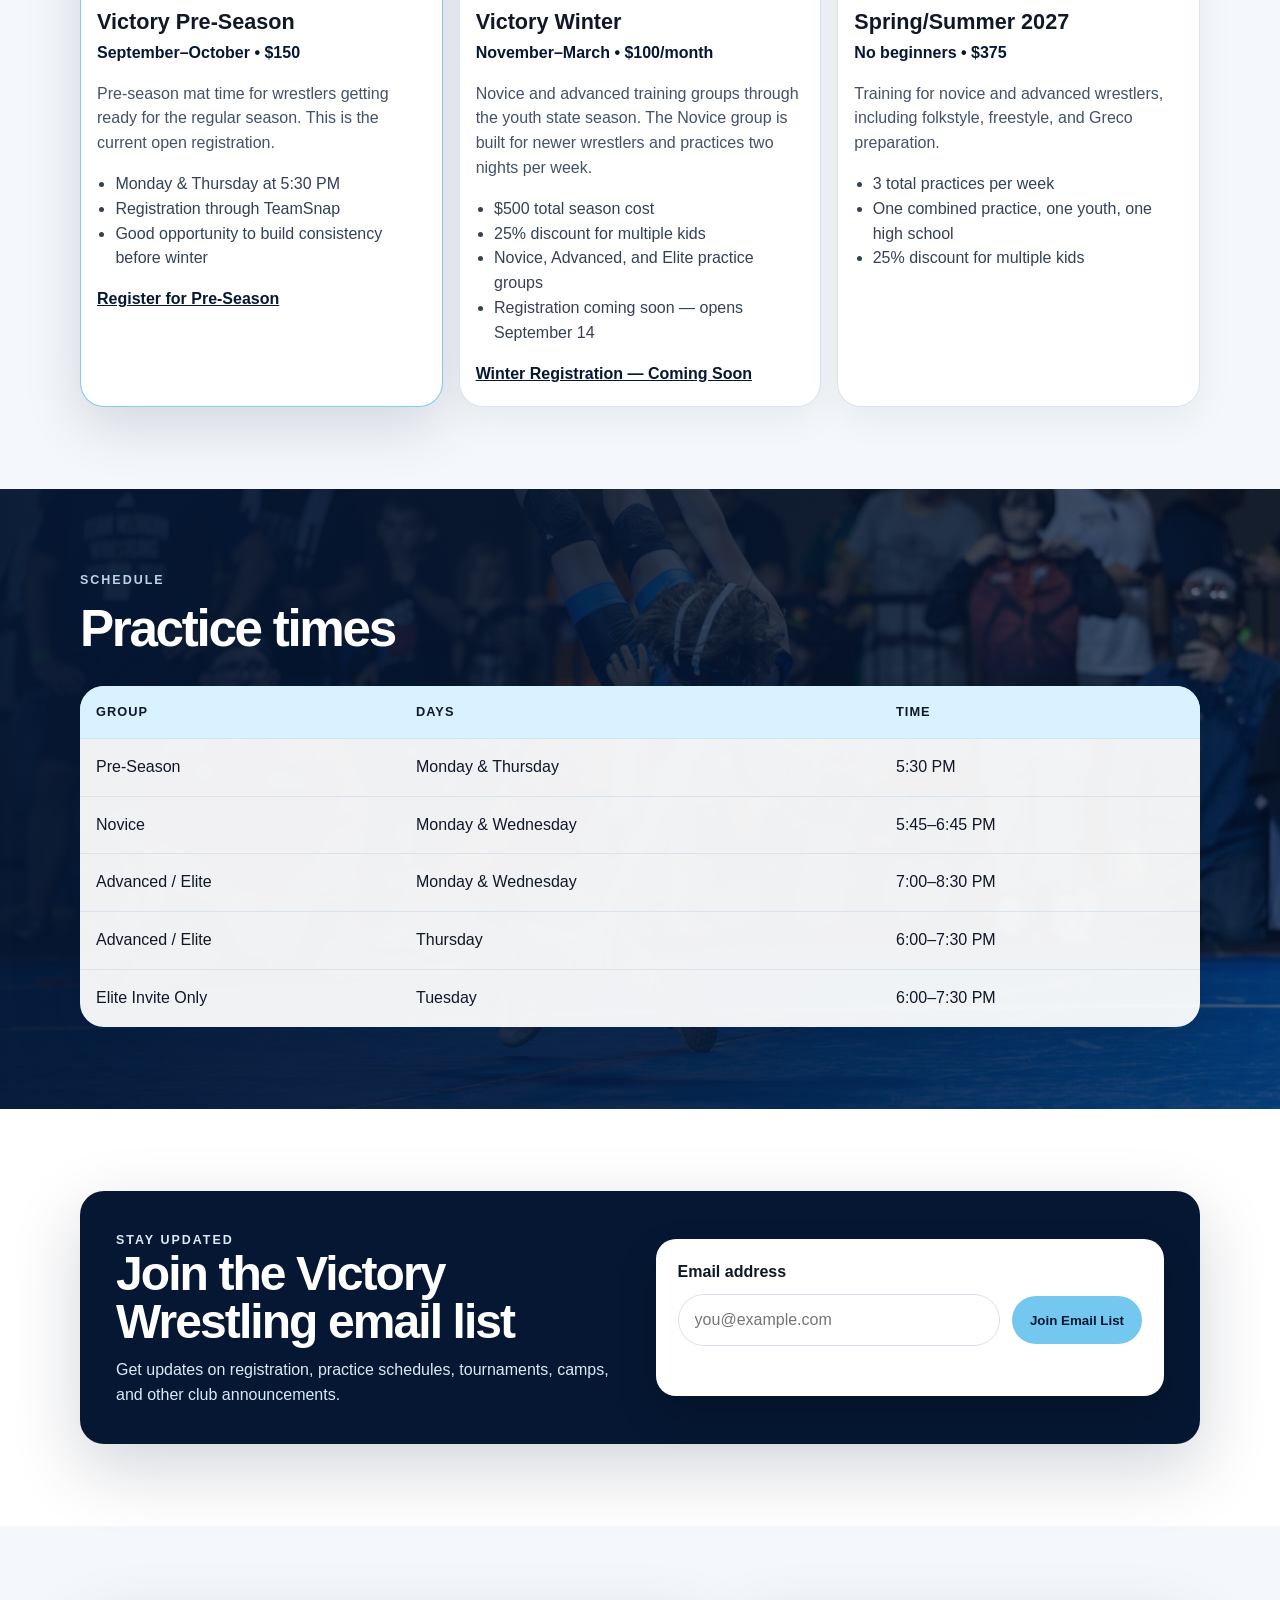
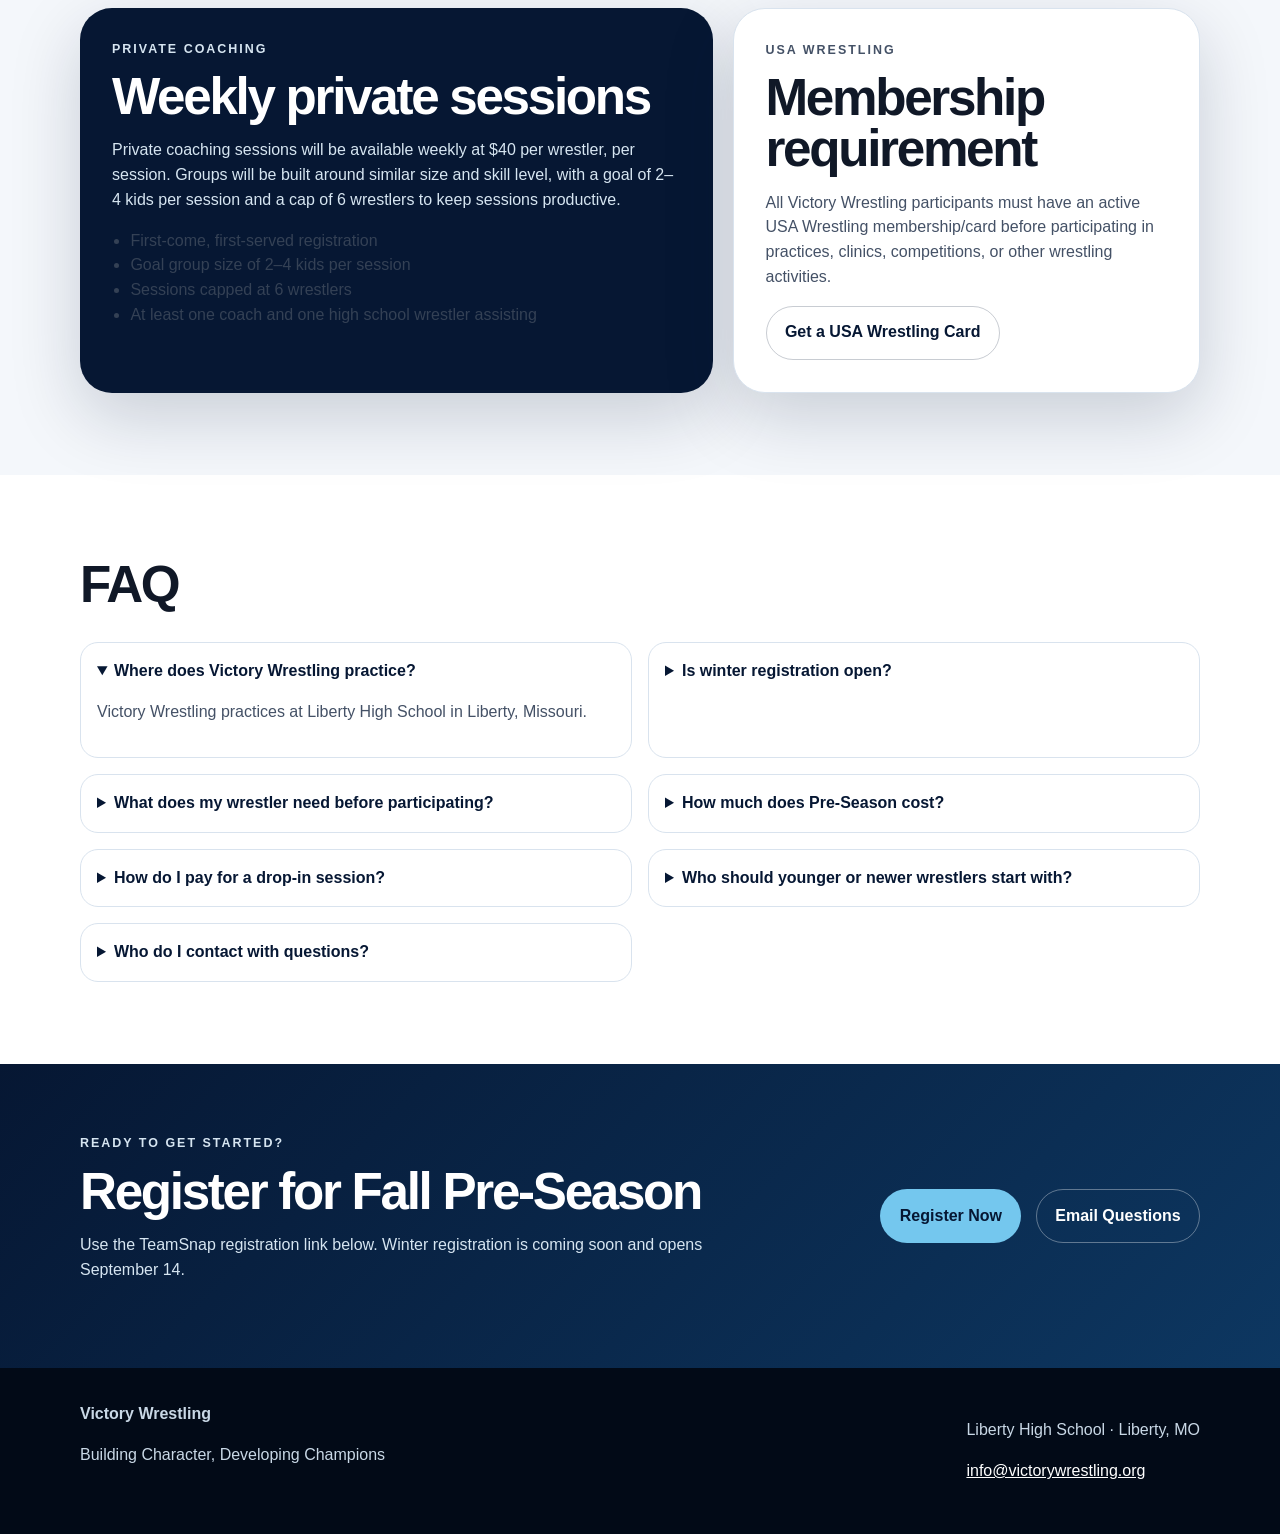
==== commit 78d94b63: "Add files via upload" ====
--- a/index.html
+++ b/index.html
@@ -28,6 +28,7 @@
       <nav aria-label="Main navigation">
         <a href="#programs">Programs</a>
         <a href="#schedule">Schedule</a>
+        <a href="#email-list">Email List</a>
         <a href="#faq">FAQ</a>
         <a class="nav-cta" href="https://register.teamsnap.com/form/sqQJk4b18wLuPejZ1nhsv">Register</a>
       </nav>
@@ -138,6 +139,24 @@
       </div>
     </section>
 
+    <section class="section email-signup" id="email-list">
+      <div class="container email-card">
+        <div>
+          <p class="eyebrow">Stay updated</p>
+          <h2>Join the Victory Wrestling email list</h2>
+          <p>Get updates on registration, practice schedules, tournaments, camps, and other club announcements.</p>
+        </div>
+        <form class="signup-form" id="email-signup-form" action="/api/subscribe" method="post">
+          <label for="signup-email">Email address</label>
+          <div class="signup-row">
+            <input id="signup-email" name="email" type="email" placeholder="you@example.com" autocomplete="email" required>
+            <button class="button primary" type="submit">Join Email List</button>
+          </div>
+          <p class="form-message" id="email-signup-message" aria-live="polite"></p>
+        </form>
+      </div>
+    </section>
+
     <section class="section two-col">
       <div class="container two-col-grid">
         <div class="info-panel">
@@ -225,5 +244,43 @@
       </div>
     </div>
   </footer>
+  <script>
+    const signupForm = document.getElementById('email-signup-form');
+    const signupMessage = document.getElementById('email-signup-message');
+
+    if (signupForm && signupMessage) {
+      signupForm.addEventListener('submit', async (event) => {
+        event.preventDefault();
+        const submitButton = signupForm.querySelector('button[type="submit"]');
+        const formData = new FormData(signupForm);
+
+        signupMessage.textContent = 'Adding you to the list...';
+        signupMessage.className = 'form-message';
+        submitButton.disabled = true;
+
+        try {
+          const response = await fetch(signupForm.action, {
+            method: 'POST',
+            headers: { 'Content-Type': 'application/json' },
+            body: JSON.stringify({ email: formData.get('email') }),
+          });
+          const result = await response.json();
+
+          signupMessage.textContent = result.message || 'Thanks — you are on the Victory Wrestling email list.';
+          signupMessage.classList.toggle('success', response.ok && result.ok);
+          signupMessage.classList.toggle('error', !response.ok || !result.ok);
+
+          if (response.ok && result.ok) {
+            signupForm.reset();
+          }
+        } catch (error) {
+          signupMessage.textContent = 'We could not add that email right now. Please email info@victorywrestling.org.';
+          signupMessage.classList.add('error');
+        } finally {
+          submitButton.disabled = false;
+        }
+      });
+    }
+  </script>
 </body>
 </html>
--- a/style.css
+++ b/style.css
@@ -15,3 +15,20 @@
 html{scroll-behavior:smooth}
 body{margin:0;font-family:Arial, Helvetica, sans-serif;color:var(--ink);background:var(--bg);line-height:1.55}
 a{color:inherit}.skip{position:absolute;left:-999px}.skip:focus{left:1rem;top:1rem;background:#fff;padding:.75rem 1rem;z-index:10}.container{width:min(1120px,calc(100% - 32px));margin-inline:auto}.site-header{position:sticky;top:0;z-index:5;background:rgba(255,255,255,.92);backdrop-filter:blur(14px);border-bottom:1px solid rgba(6,23,51,.08)}.nav{display:flex;align-items:center;justify-content:space-between;gap:1rem;min-height:76px}.brand{display:flex;align-items:center;gap:.75rem;text-decoration:none;font-weight:800;letter-spacing:.02em}.brand img{width:48px;height:48px;object-fit:contain}nav{display:flex;align-items:center;gap:1.1rem;font-size:.95rem;font-weight:700}nav a{text-decoration:none;color:#263448}.nav-cta{background:var(--navy);color:#fff;padding:.7rem 1rem;border-radius:999px}.hero{position:relative;overflow:hidden;background:linear-gradient(90deg,rgba(6,23,51,.94) 0%,rgba(6,23,51,.78) 48%,rgba(6,23,51,.48) 100%),url('./assets/practice-action.jpg') center center/cover no-repeat;color:#fff}.hero:before{content:"";position:absolute;inset:0;background-image:linear-gradient(rgba(255,255,255,.055) 1px,transparent 1px),linear-gradient(90deg,rgba(255,255,255,.055) 1px,transparent 1px);background-size:44px 44px;mask-image:linear-gradient(to bottom, black, transparent 82%)}.hero-grid{position:relative;display:grid;grid-template-columns:1.15fr .85fr;gap:4rem;align-items:center;padding:108px 0 92px}.eyebrow{text-transform:uppercase;letter-spacing:.16em;font-weight:900;font-size:.78rem;color:var(--blue);margin:0 0 .75rem}.hero h1{font-size:clamp(3.1rem,7vw,6.8rem);line-height:.9;letter-spacing:-.07em;margin:0 0 1.2rem;text-wrap:balance}.lead{font-size:1.22rem;max-width:680px;color:#dceaf7}.hero-actions,.cta-actions{display:flex;flex-wrap:wrap;gap:.9rem;margin:1.7rem 0}.button{display:inline-flex;align-items:center;justify-content:center;min-height:48px;padding:.85rem 1.15rem;border-radius:999px;font-weight:900;text-decoration:none;border:1px solid transparent}.primary{background:var(--blue);color:#061733}.secondary{background:transparent;color:#fff;border-color:rgba(255,255,255,.35)}.dark-text{color:var(--navy);border-color:rgba(6,23,51,.22)}.note{font-size:.95rem;color:#bdd3e8;max-width:610px}.hero-card{background:rgba(255,255,255,.1);border:1px solid rgba(255,255,255,.2);border-radius:32px;padding:2rem;box-shadow:var(--shadow);backdrop-filter:blur(12px)}.hero-logo{width:min(280px,80%);display:block;margin:0 auto 1.25rem}.card-lines{display:grid;gap:.25rem}.card-lines span{color:#a8c1d8;font-size:.82rem;text-transform:uppercase;letter-spacing:.11em;font-weight:800;margin-top:.75rem}.card-lines strong{font-size:1.15rem}.section{padding:82px 0}.split{display:grid;grid-template-columns:.8fr 1.2fr;gap:3rem;align-items:start}.split h2,.section-head h2,.info-panel h2,.cta-card h2{font-size:clamp(2rem,4vw,3.4rem);line-height:1;letter-spacing:-.045em;margin:.15rem 0 1rem}.split p:last-child{font-size:1.18rem;color:#344155}.section-head{max-width:740px;margin-bottom:2rem}.section-head p{color:var(--muted)}.program-grid{display:grid;grid-template-columns:repeat(3,1fr);gap:1rem}.program-card{background:#fff;border:1px solid var(--line);border-radius:var(--radius);padding:1rem 1rem 1.25rem;box-shadow:0 12px 36px rgba(16,24,39,.06)}.program-card.featured{border-color:rgba(116,199,238,.9);box-shadow:0 18px 58px rgba(6,23,51,.14)}.placeholder,.photo-placeholder{min-height:150px;border-radius:18px;background:linear-gradient(135deg,#081936,#123c67);display:grid;place-items:center;color:#d8f2ff;font-weight:900;letter-spacing:.08em;text-transform:uppercase;position:relative;overflow:hidden}.placeholder:after,.photo-placeholder:after{content:"";position:absolute;inset:18px;border:1px solid rgba(255,255,255,.15);border-radius:14px}.program-card h3{font-size:1.35rem;margin:1rem 0 .15rem}.meta{color:var(--navy);font-weight:900;margin:.1rem 0 .8rem}.program-card p:not(.meta){color:#445166}.program-card ul,.check-list{padding-left:1.15rem;color:#344155}.text-link{font-weight:900;color:var(--navy)}.dark{background:var(--navy);color:#fff}.action-bg{position:relative;overflow:hidden;background:linear-gradient(90deg,rgba(6,23,51,.94) 0%,rgba(6,23,51,.82) 52%,rgba(6,23,51,.58) 100%),url('./assets/action-throw.jpg') center center/cover no-repeat}.action-bg .container{position:relative;z-index:1}.dark .section-head p{color:#bdd3e8}.schedule-table{background:rgba(255,255,255,.94);border-radius:24px;overflow:hidden;color:var(--ink);box-shadow:var(--shadow)}.row{display:grid;grid-template-columns:1fr 1.5fr 1fr;border-bottom:1px solid var(--line)}.row:last-child{border-bottom:0}.row span{padding:1rem}.row.head{background:var(--blue-2);font-weight:900;text-transform:uppercase;letter-spacing:.08em;font-size:.8rem}.two-col-grid{display:grid;grid-template-columns:1.15fr .85fr;gap:1.25rem}.info-panel{background:var(--navy);color:#fff;border-radius:32px;padding:2rem;box-shadow:var(--shadow)}.info-panel p{color:#d6e5f1}.info-panel.light{background:#fff;color:var(--ink);border:1px solid var(--line)}.info-panel.light p{color:#445166}.gallery{display:grid;grid-template-columns:repeat(3,1fr);gap:1rem}.photo-card{margin:0;background:#fff;border:1px solid var(--line);border-radius:22px;overflow:hidden;box-shadow:0 12px 36px rgba(16,24,39,.08)}.photo-card img{display:block;width:100%;height:auto}.photo-card figcaption{padding:.85rem 1rem;font-weight:900;color:var(--navy)}.faq{background:#fff}.faq-grid{display:grid;grid-template-columns:repeat(2,1fr);gap:1rem}details{border:1px solid var(--line);border-radius:18px;padding:1rem;background:#fff}summary{cursor:pointer;font-weight:900;color:var(--navy)}details p{color:#445166}.cta-section{padding:70px 0;background:linear-gradient(135deg,#061733,#0d3761);color:#fff}.cta-card{display:flex;justify-content:space-between;gap:2rem;align-items:center}.cta-card p{color:#d6e5f1;max-width:650px}footer{background:#020a17;color:#c9d8e6;padding:34px 0}.footer-grid{display:flex;justify-content:space-between;gap:2rem}footer a{color:#fff}@media (max-width:900px){nav{display:none}.hero-grid,.split,.two-col-grid,.cta-card{grid-template-columns:1fr;display:grid}.hero-grid{gap:2rem;padding:76px 0}.program-grid{grid-template-columns:repeat(2,1fr)}.gallery,.faq-grid{grid-template-columns:1fr}.row{grid-template-columns:1fr}.row span{padding:.85rem 1rem;border-bottom:1px solid #eef2f7}.row span:last-child{border-bottom:0}.footer-grid{display:grid}.section{padding:60px 0}}@media (max-width:560px){.program-grid{grid-template-columns:1fr}.hero h1{font-size:3.3rem}.hero-card{padding:1.3rem}.section{padding:48px 0}}
+
+
+.email-signup{background:#fff}
+.email-card{display:grid;grid-template-columns:1fr 1fr;gap:2rem;align-items:center;background:var(--navy);color:#fff;border-radius:var(--radius);padding:2.25rem;box-shadow:var(--shadow)}
+.email-card h2{margin:0 0 .75rem;font-size:clamp(2rem,4vw,3rem);letter-spacing:-.04em;line-height:1}
+.email-card p{color:#dceaf7;margin:.25rem 0 0}
+.signup-form{background:#fff;color:var(--ink);border-radius:20px;padding:1.35rem;box-shadow:0 18px 40px rgba(0,0,0,.16)}
+.signup-form label{display:block;font-weight:900;margin-bottom:.55rem}
+.signup-row{display:flex;gap:.75rem;align-items:center}
+.signup-row input{flex:1;min-height:48px;border:1px solid var(--line);border-radius:999px;padding:.8rem 1rem;font:inherit;color:var(--ink)}
+.signup-row input:focus{outline:3px solid rgba(229,117,31,.28);border-color:#E5751F}
+.signup-row button{border:0;cursor:pointer;white-space:nowrap}
+.signup-row button:disabled{opacity:.65;cursor:not-allowed}
+.form-message{min-height:1.5rem;margin:.8rem 0 0;font-weight:800;color:var(--muted)}
+.form-message.success{color:#146c2e}
+.form-message.error{color:#a62222}
+@media (max-width:760px){.email-card{grid-template-columns:1fr;padding:1.4rem}.signup-row{flex-direction:column;align-items:stretch}.signup-row button{width:100%}}
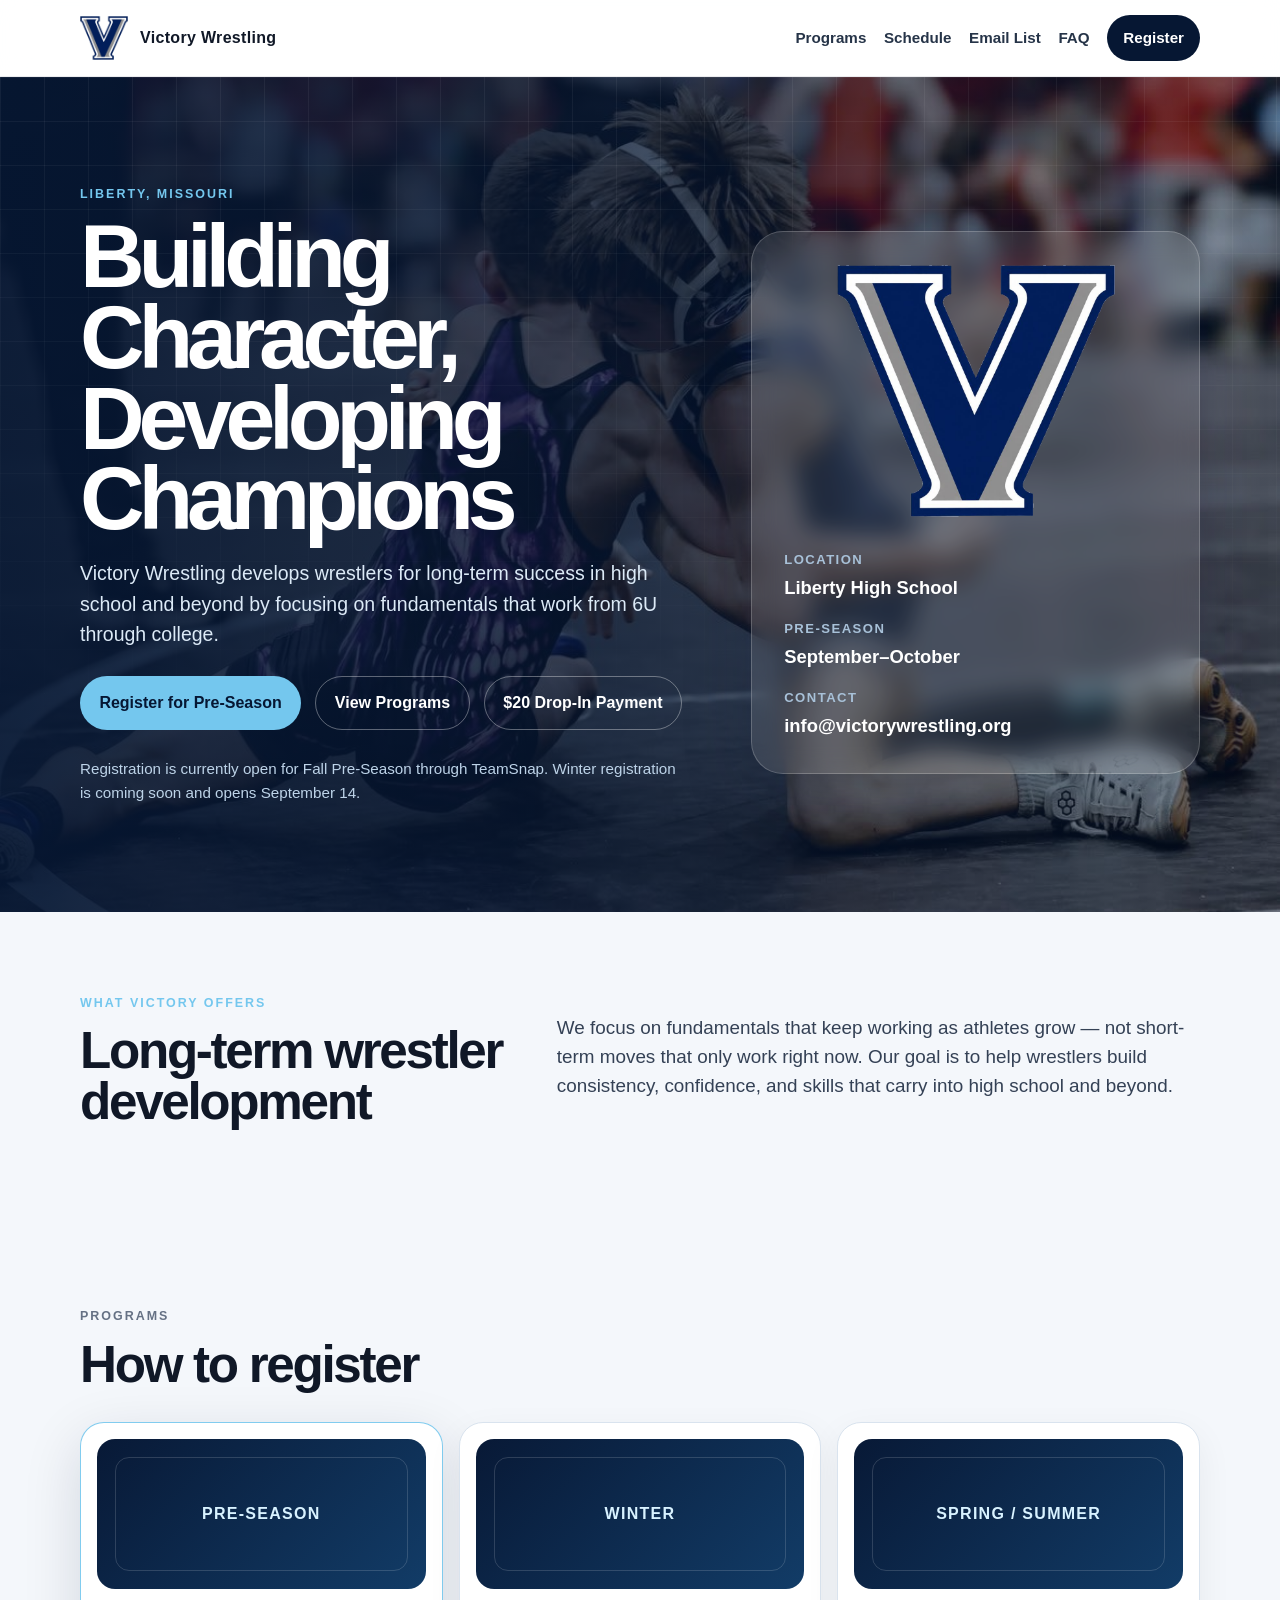
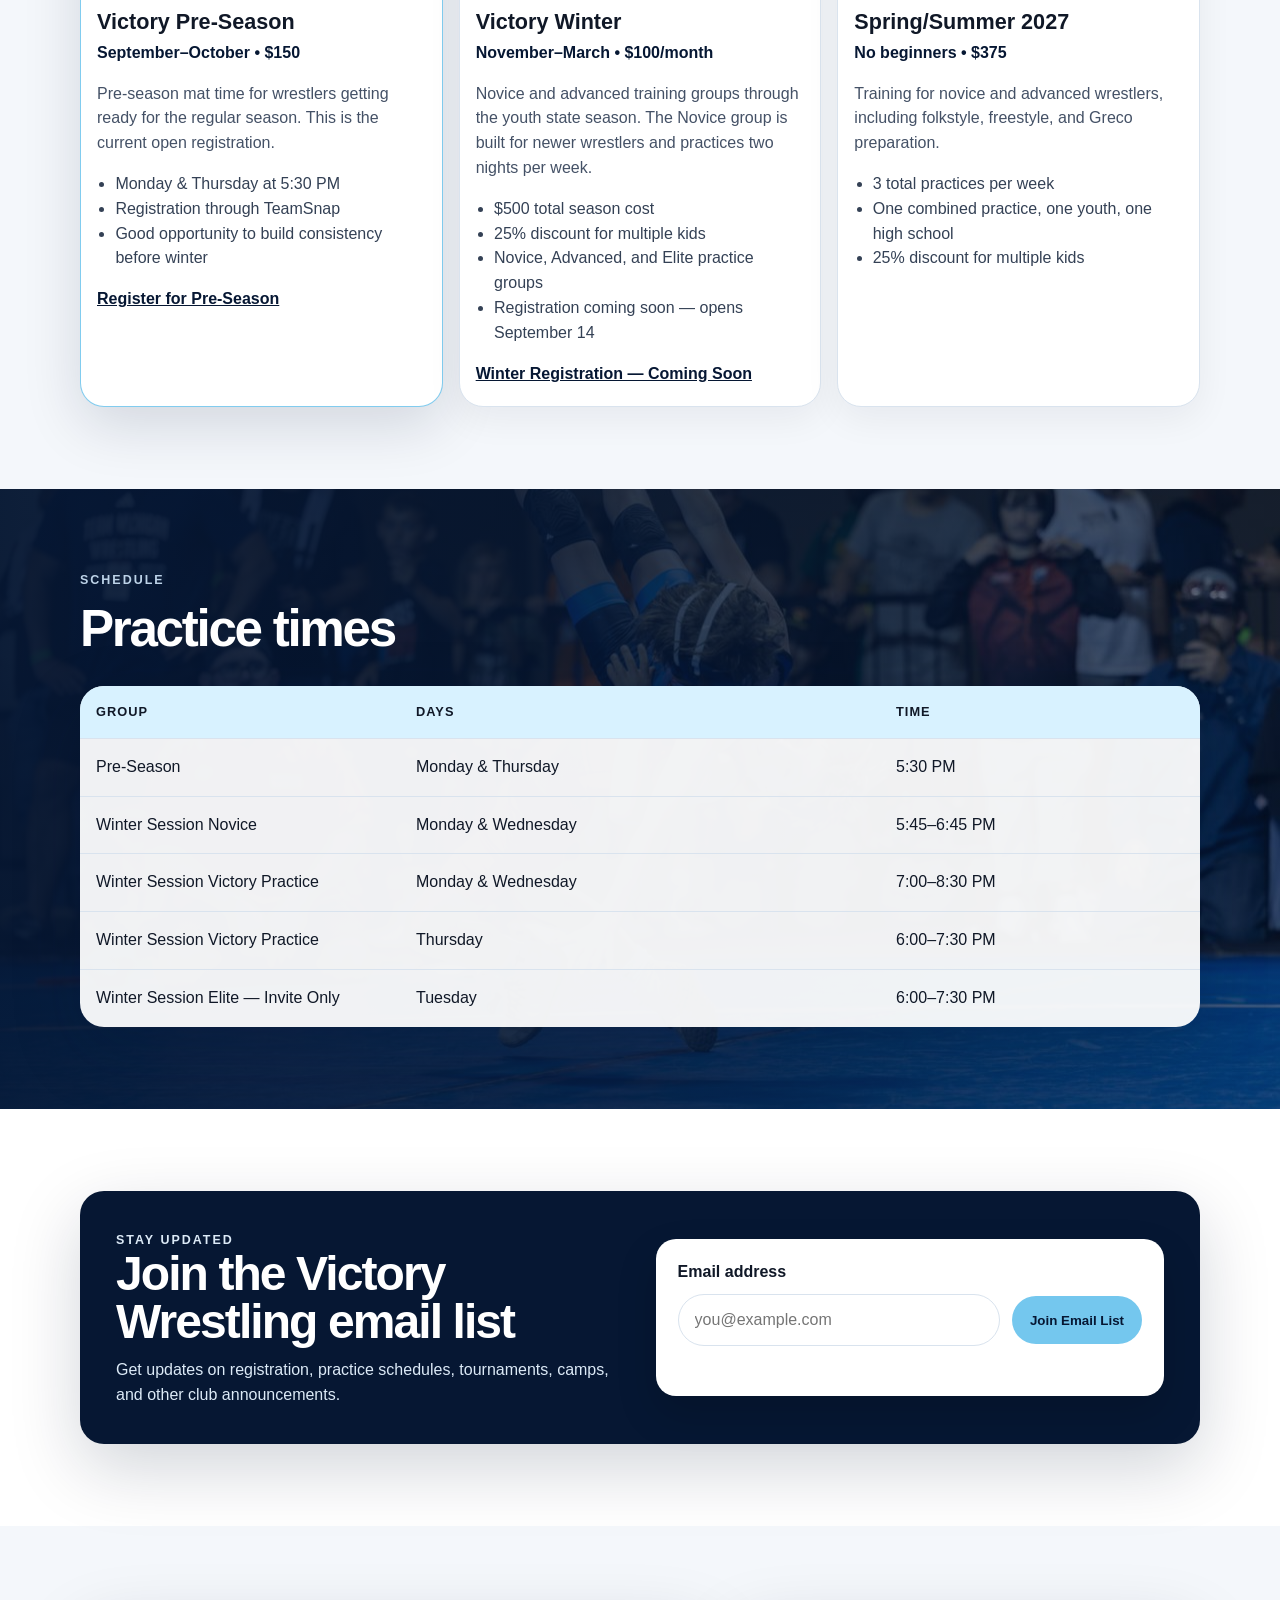
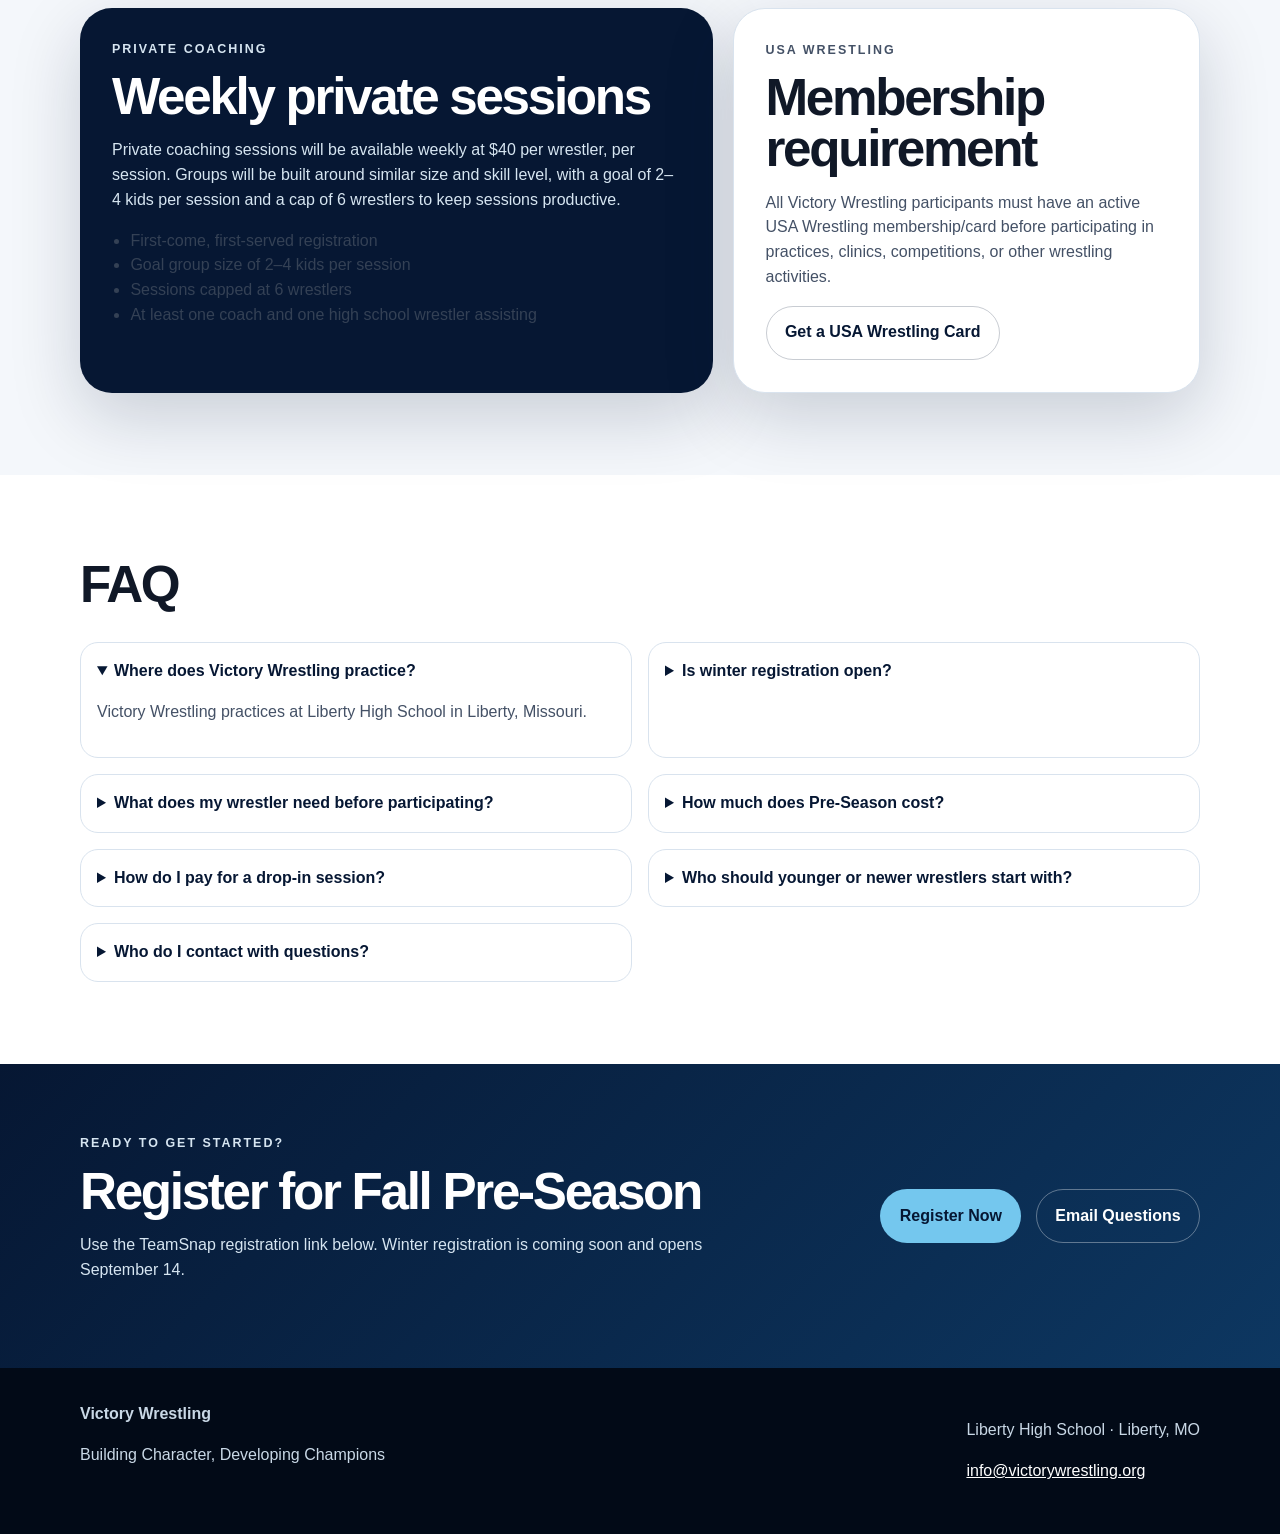
==== commit e6c594d2: "Add files via upload" ====
--- a/index.html
+++ b/index.html
@@ -131,10 +131,10 @@
         <div class="schedule-table" role="table" aria-label="Victory Wrestling practice schedule">
           <div class="row head" role="row"><span>Group</span><span>Days</span><span>Time</span></div>
           <div class="row" role="row"><span>Pre-Season</span><span>Monday & Thursday</span><span>5:30 PM</span></div>
-          <div class="row" role="row"><span>Novice</span><span>Monday & Wednesday</span><span>5:45–6:45 PM</span></div>
-          <div class="row" role="row"><span>Advanced / Elite</span><span>Monday & Wednesday</span><span>7:00–8:30 PM</span></div>
-          <div class="row" role="row"><span>Advanced / Elite</span><span>Thursday</span><span>6:00–7:30 PM</span></div>
-          <div class="row" role="row"><span>Elite Invite Only</span><span>Tuesday</span><span>6:00–7:30 PM</span></div>
+          <div class="row" role="row"><span>Winter Session Novice</span><span>Monday & Wednesday</span><span>5:45–6:45 PM</span></div>
+          <div class="row" role="row"><span>Winter Session Victory Practice</span><span>Monday & Wednesday</span><span>7:00–8:30 PM</span></div>
+          <div class="row" role="row"><span>Winter Session Victory Practice</span><span>Thursday</span><span>6:00–7:30 PM</span></div>
+          <div class="row" role="row"><span>Winter Session Elite — Invite Only</span><span>Tuesday</span><span>6:00–7:30 PM</span></div>
         </div>
       </div>
     </section>
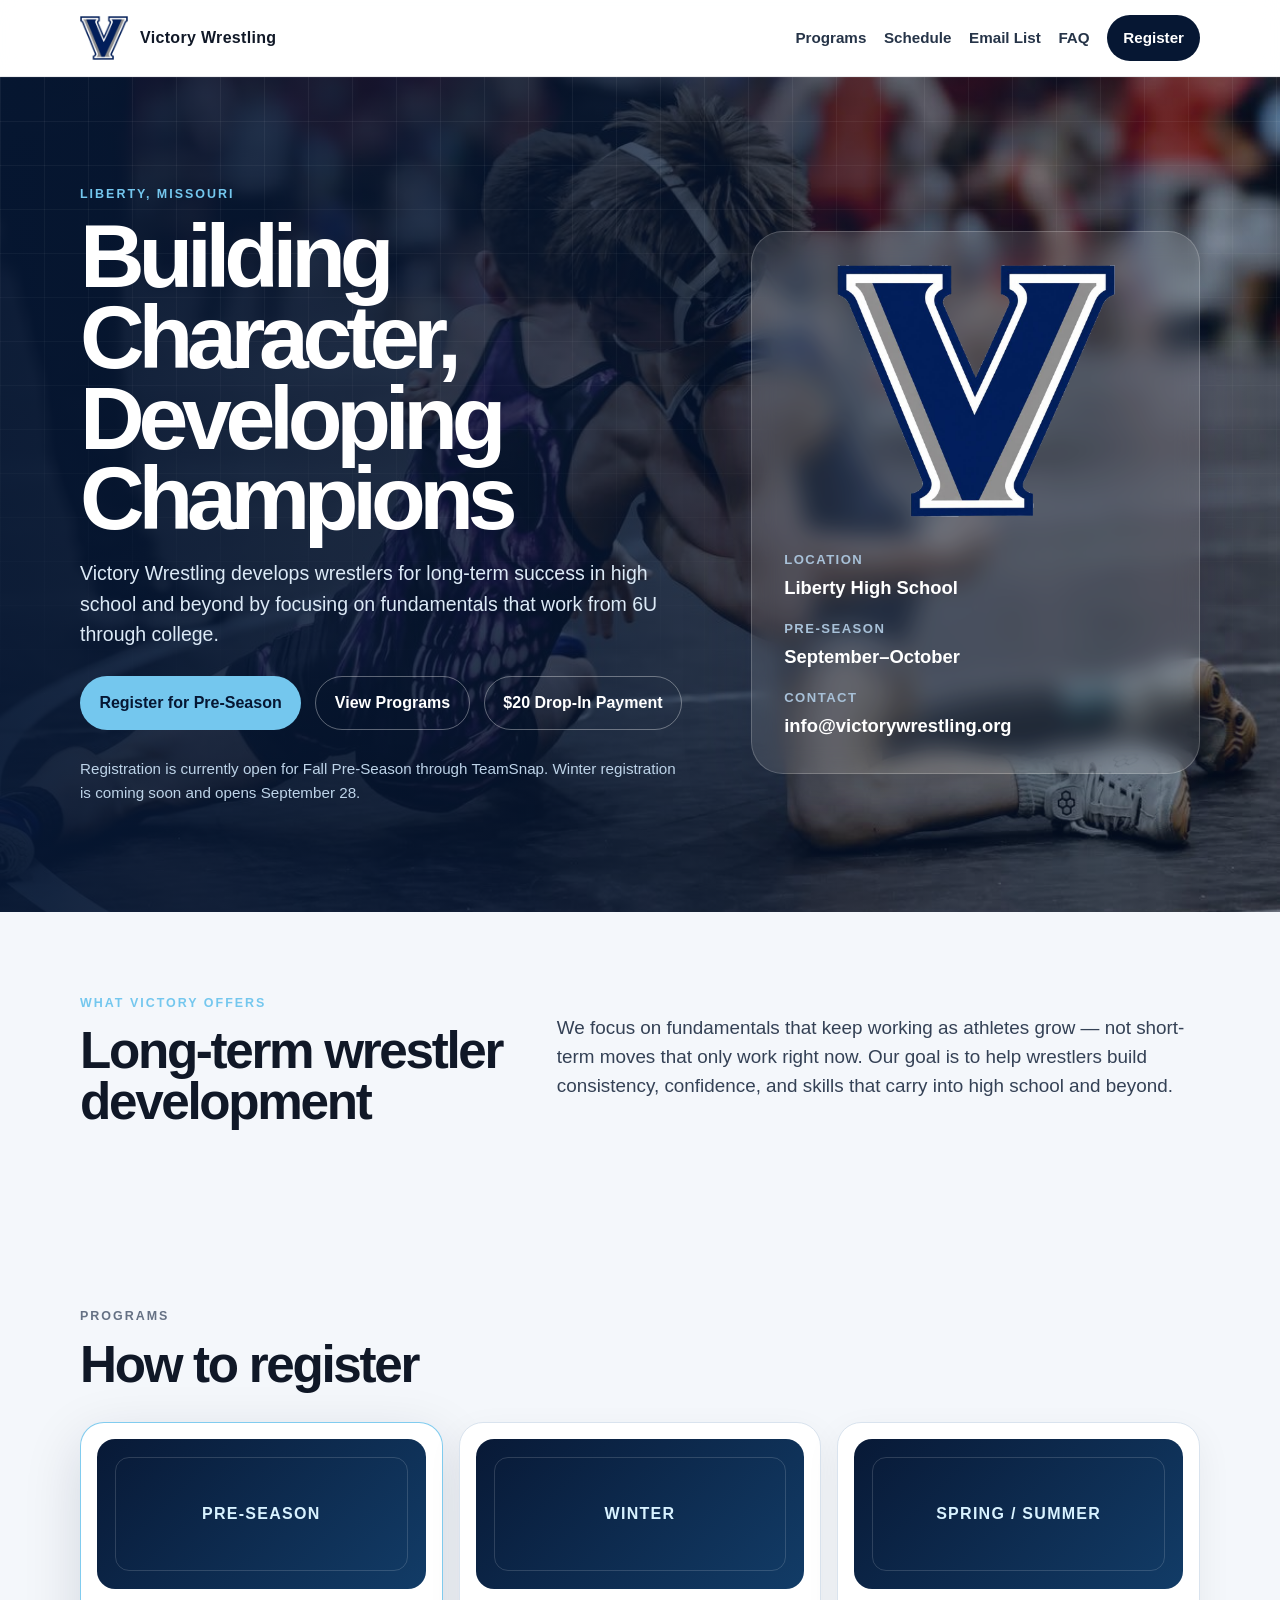
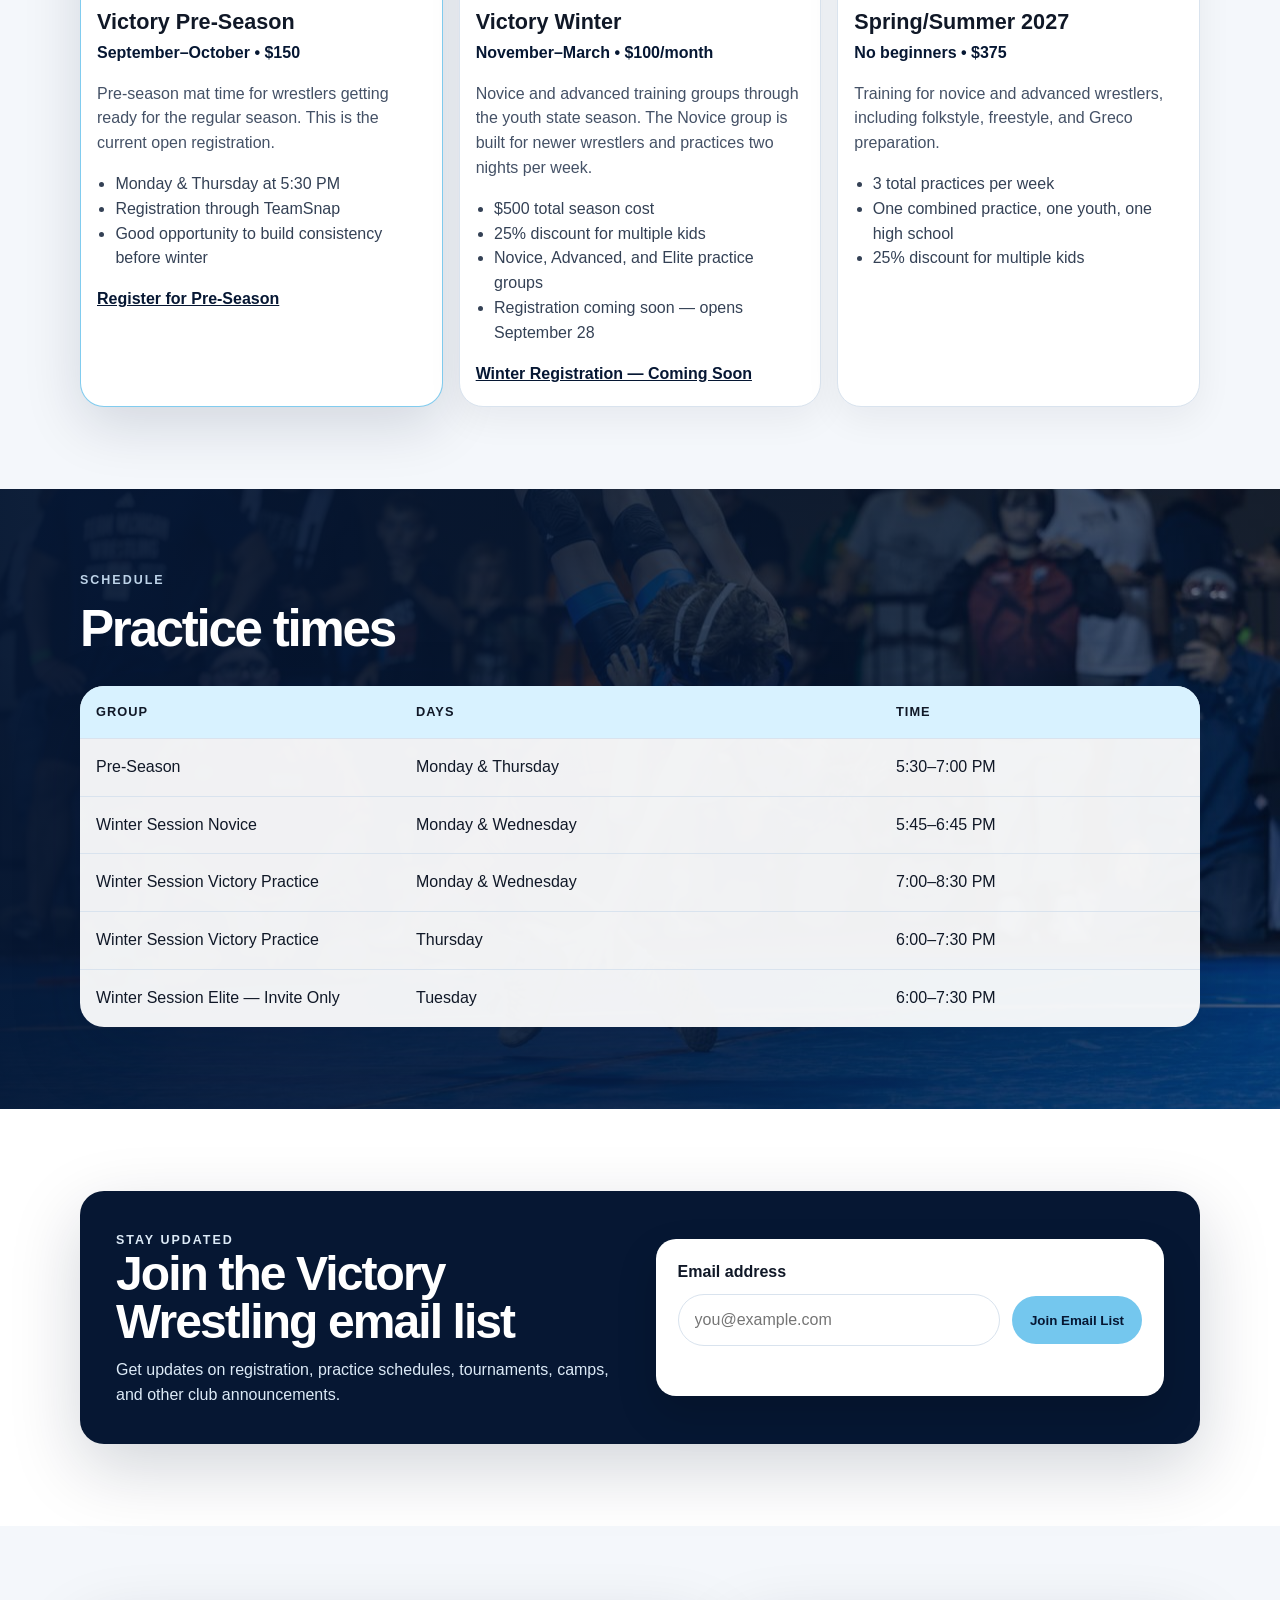
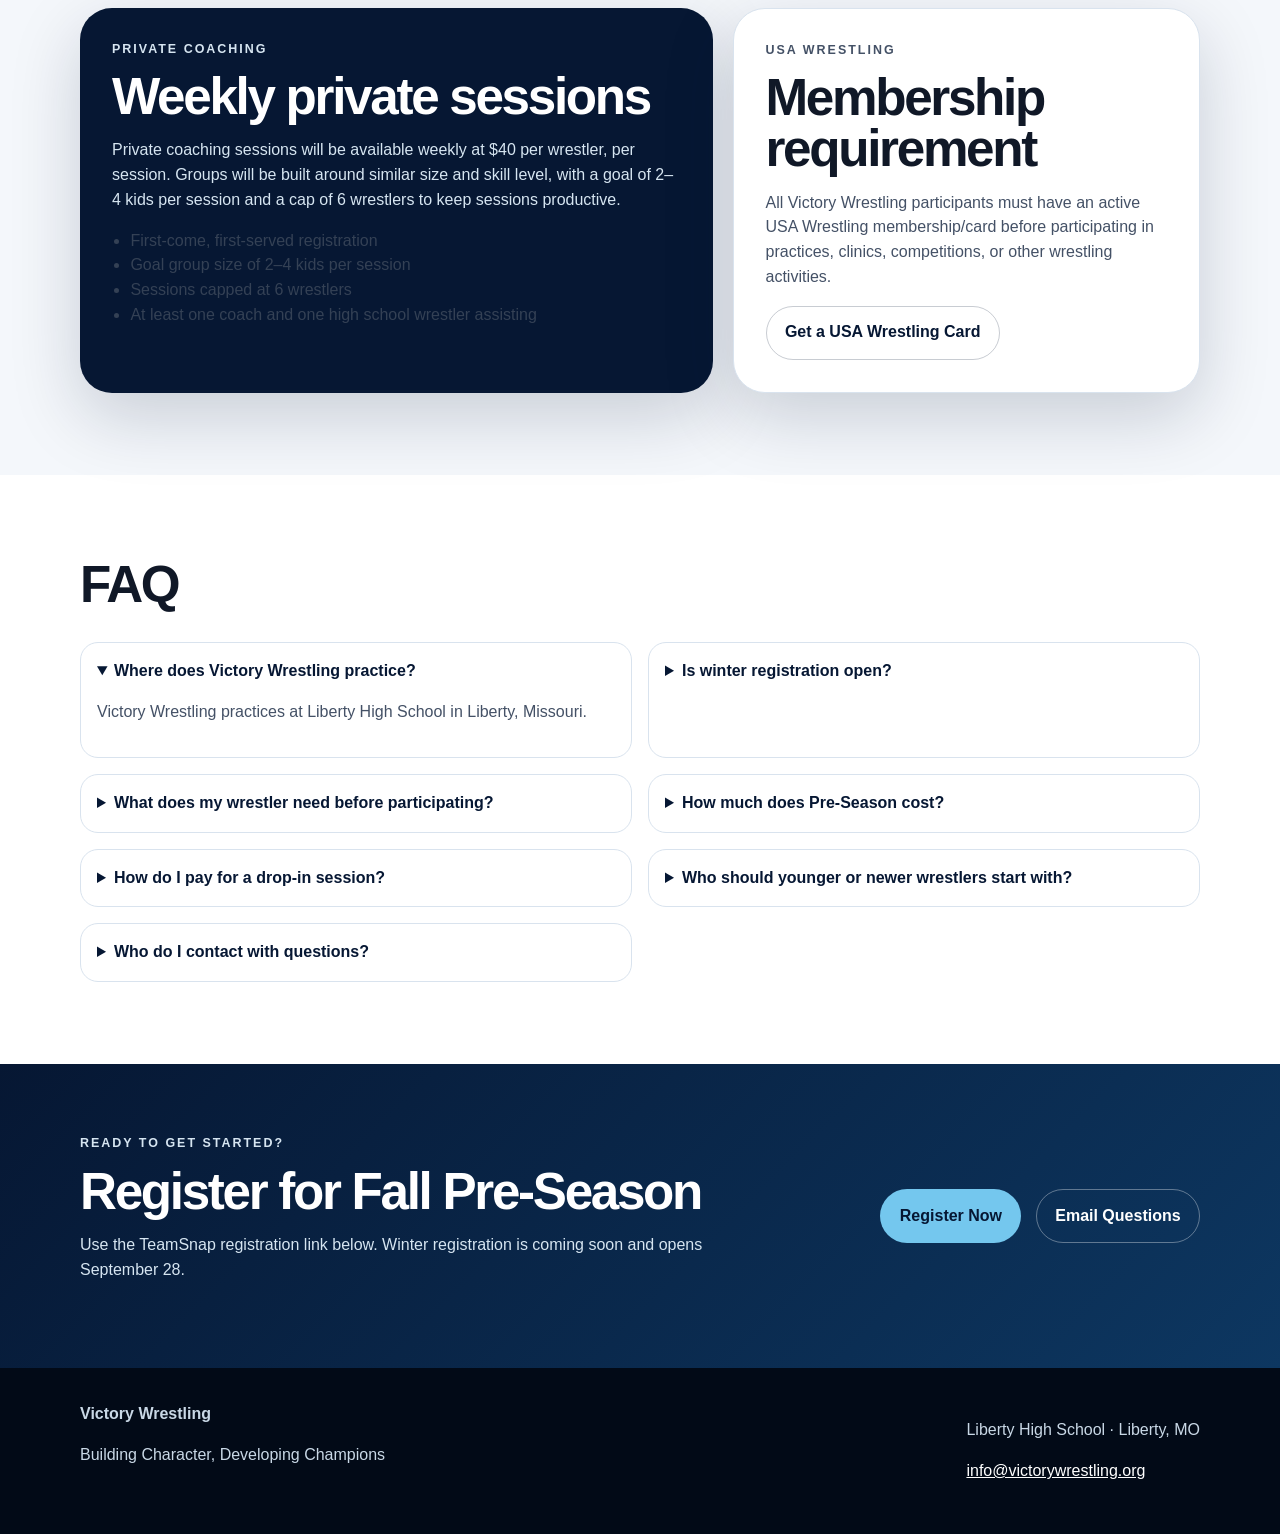
==== commit 7307c13a: "Add files via upload" ====
--- a/index.html
+++ b/index.html
@@ -47,7 +47,7 @@
             <a class="button secondary" href="#programs">View Programs</a>
             <a class="button secondary" href="https://account.venmo.com/u/VictoryWrestling" target="_blank" rel="noopener">$20 Drop-In Payment</a>
           </div>
-          <p class="note">Registration is currently open for Fall Pre-Season through TeamSnap. Winter registration is coming soon and opens September 14.</p>
+          <p class="note">Registration is currently open for Fall Pre-Season through TeamSnap. Winter registration is coming soon and opens September 28.</p>
         </div>
         <div class="hero-card" aria-label="Victory Wrestling information card">
           <img src="./assets/victory-v-logo.png" alt="Victory Wrestling V logo" class="hero-logo">
@@ -102,7 +102,7 @@
               <li>$500 total season cost</li>
               <li>25% discount for multiple kids</li>
               <li>Novice, Advanced, and Elite practice groups</li>
-              <li>Registration coming soon — opens September 14</li>
+              <li>Registration coming soon — opens September 28</li>
             </ul>
             <a class="text-link" href="https://register.teamsnap.com/form/yN0adHD0ybQycLYI9u6od">Winter Registration — Coming Soon</a>
           </article>
@@ -130,7 +130,7 @@
         </div>
         <div class="schedule-table" role="table" aria-label="Victory Wrestling practice schedule">
           <div class="row head" role="row"><span>Group</span><span>Days</span><span>Time</span></div>
-          <div class="row" role="row"><span>Pre-Season</span><span>Monday & Thursday</span><span>5:30 PM</span></div>
+          <div class="row" role="row"><span>Pre-Season</span><span>Monday & Thursday</span><span>5:30–7:00 PM</span></div>
           <div class="row" role="row"><span>Winter Session Novice</span><span>Monday & Wednesday</span><span>5:45–6:45 PM</span></div>
           <div class="row" role="row"><span>Winter Session Victory Practice</span><span>Monday & Wednesday</span><span>7:00–8:30 PM</span></div>
           <div class="row" role="row"><span>Winter Session Victory Practice</span><span>Thursday</span><span>6:00–7:30 PM</span></div>
@@ -191,7 +191,7 @@
           </details>
           <details>
             <summary>Is winter registration open?</summary>
-            <p>Coming soon. Winter registration opens September 14 through TeamSnap: <a href="https://register.teamsnap.com/form/yN0adHD0ybQycLYI9u6od" target="_blank" rel="noopener">Winter Registration</a>.</p>
+            <p>Coming soon. Winter registration opens September 28 through TeamSnap: <a href="https://register.teamsnap.com/form/yN0adHD0ybQycLYI9u6od" target="_blank" rel="noopener">Winter Registration</a>.</p>
           </details>
           <details>
             <summary>What does my wrestler need before participating?</summary>
@@ -222,7 +222,7 @@
         <div>
           <p class="eyebrow">Ready to get started?</p>
           <h2>Register for Fall Pre-Season</h2>
-          <p>Use the TeamSnap registration link below. Winter registration is coming soon and opens September 14.</p>
+          <p>Use the TeamSnap registration link below. Winter registration is coming soon and opens September 28.</p>
         </div>
         <div class="cta-actions">
           <a class="button primary" href="https://register.teamsnap.com/form/sqQJk4b18wLuPejZ1nhsv">Register Now</a>
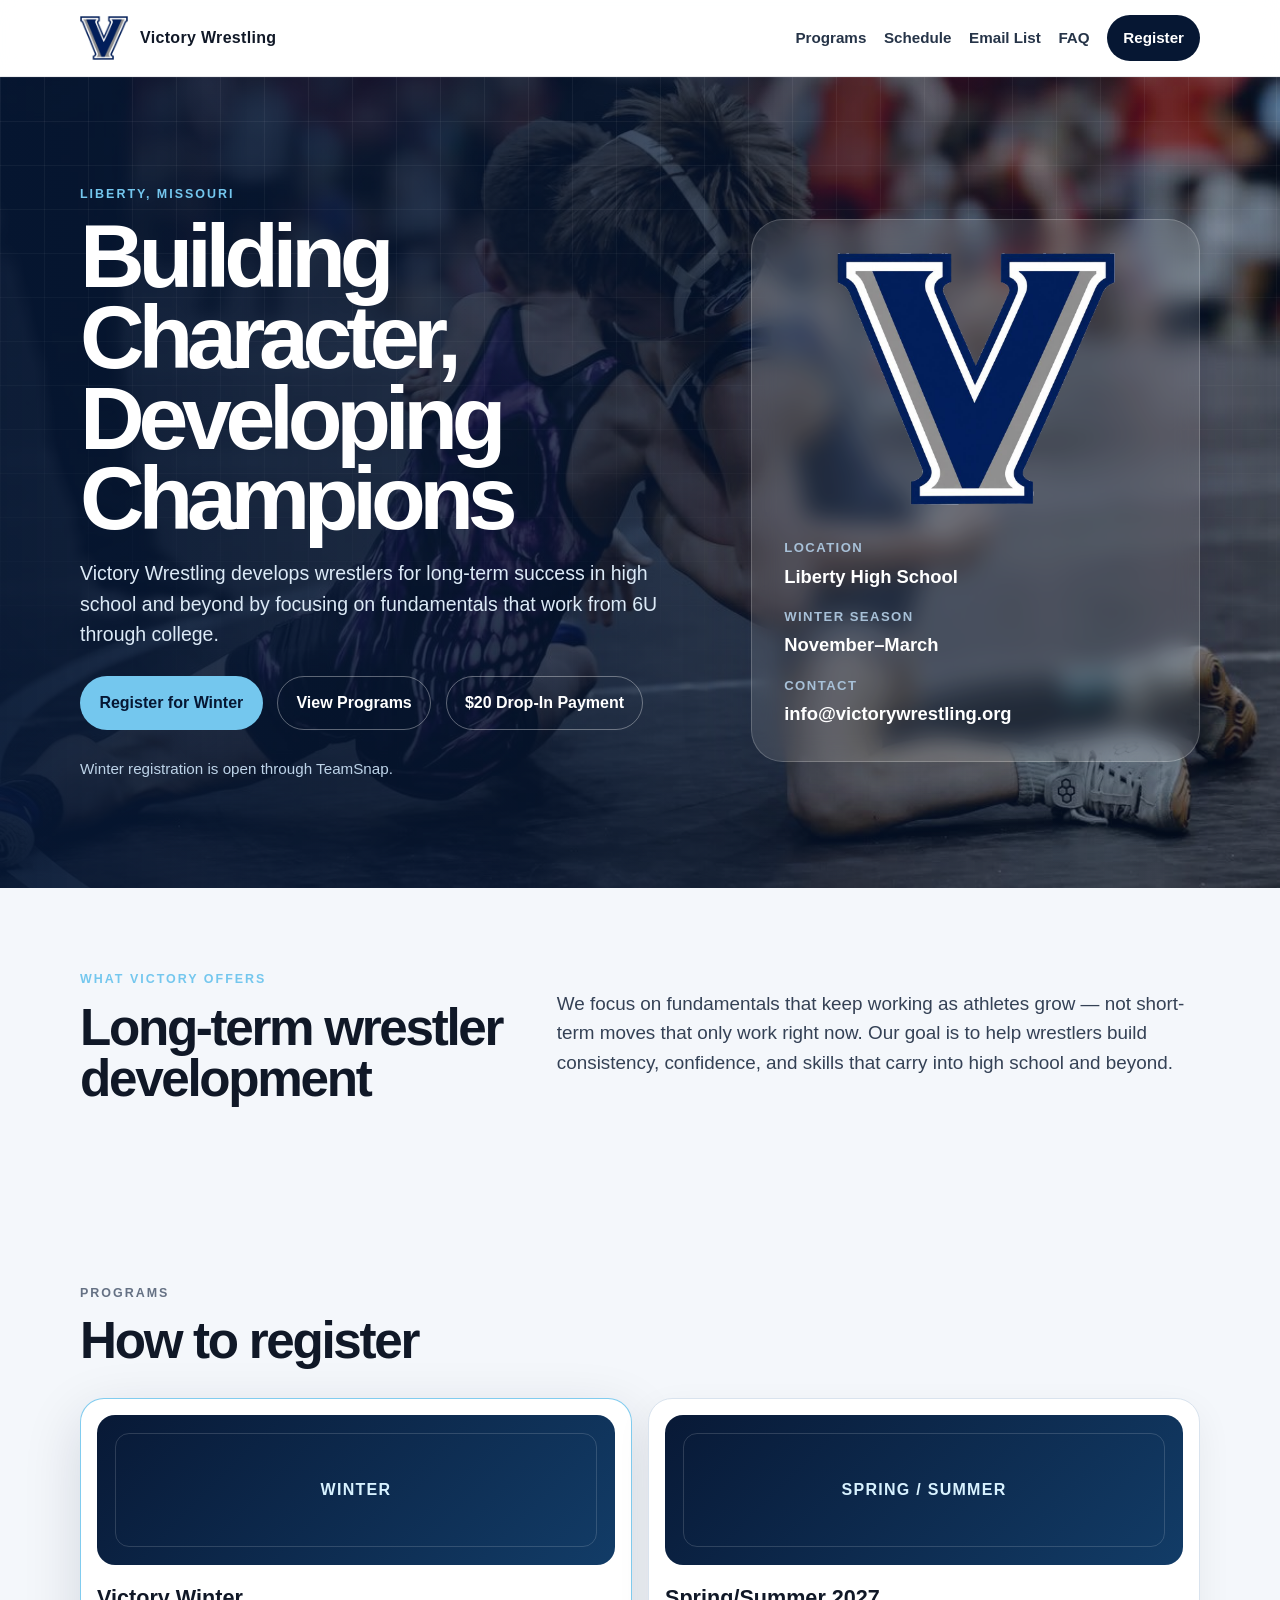
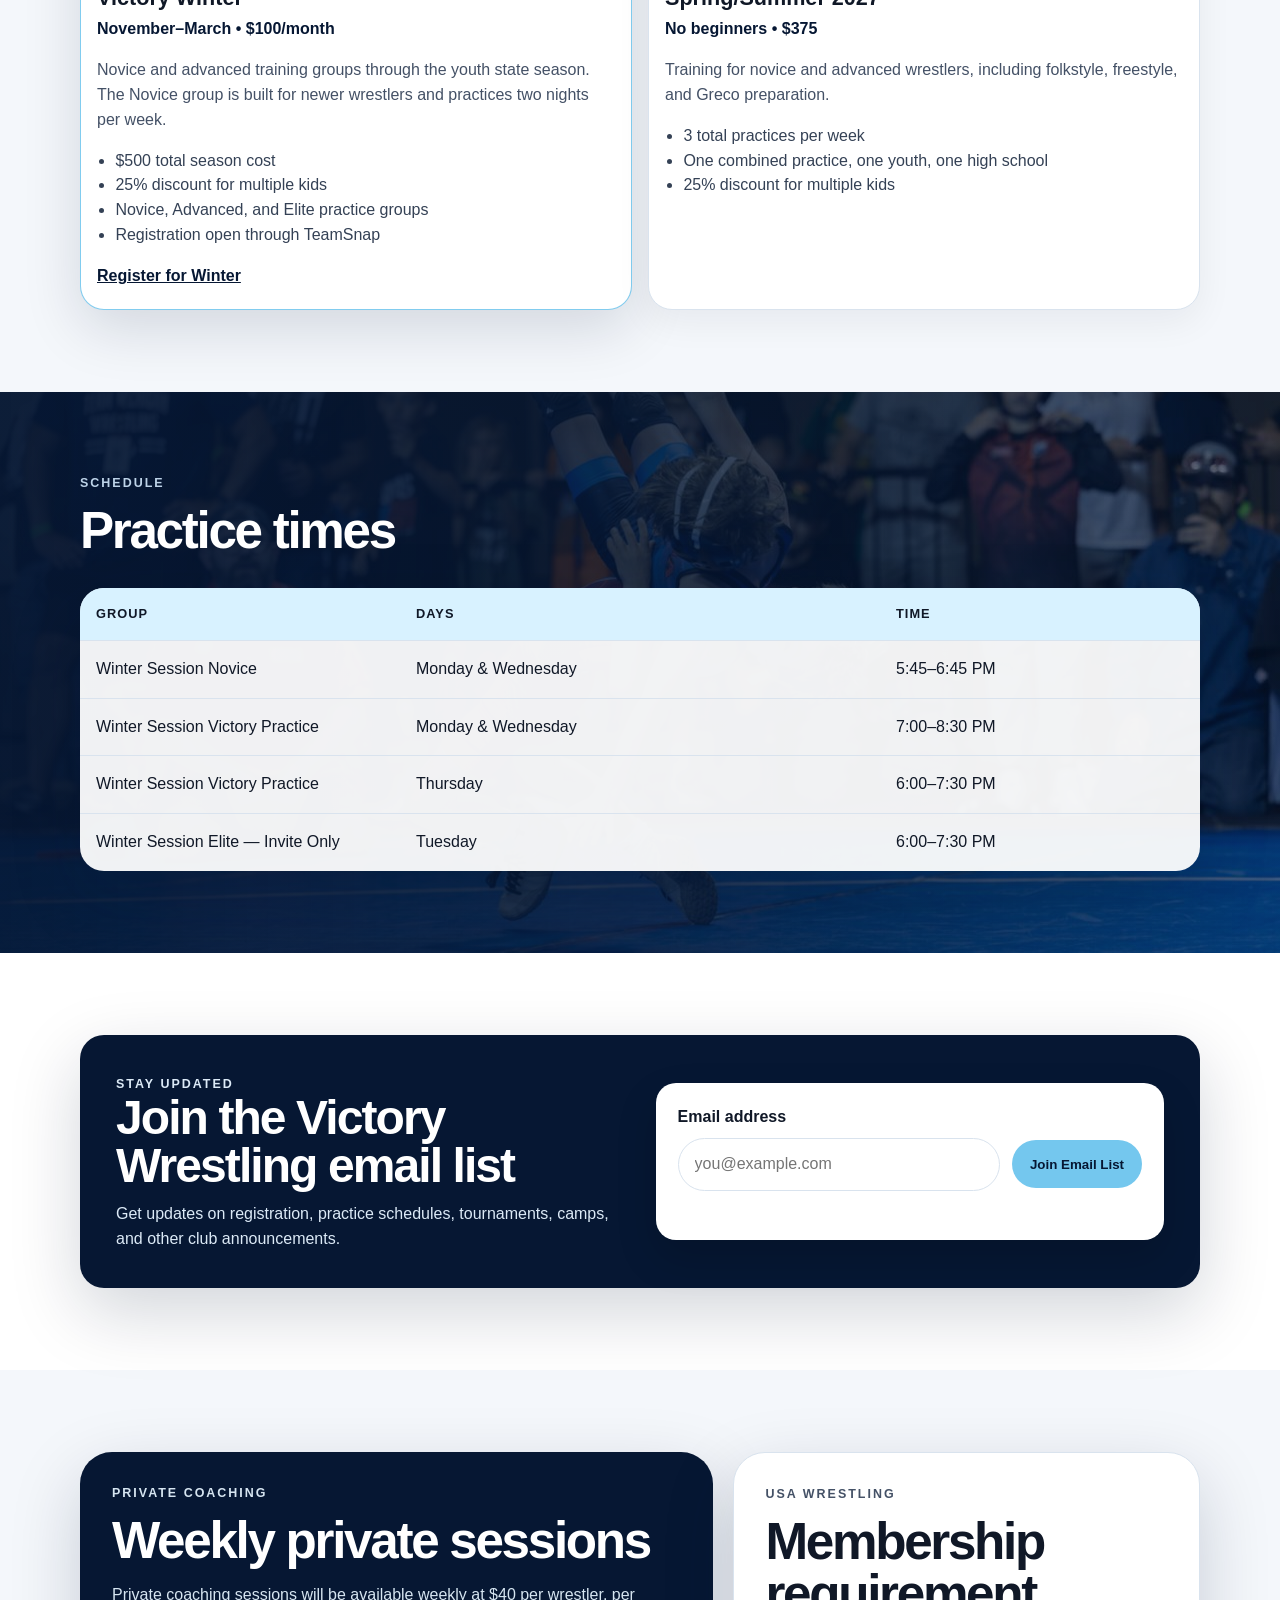
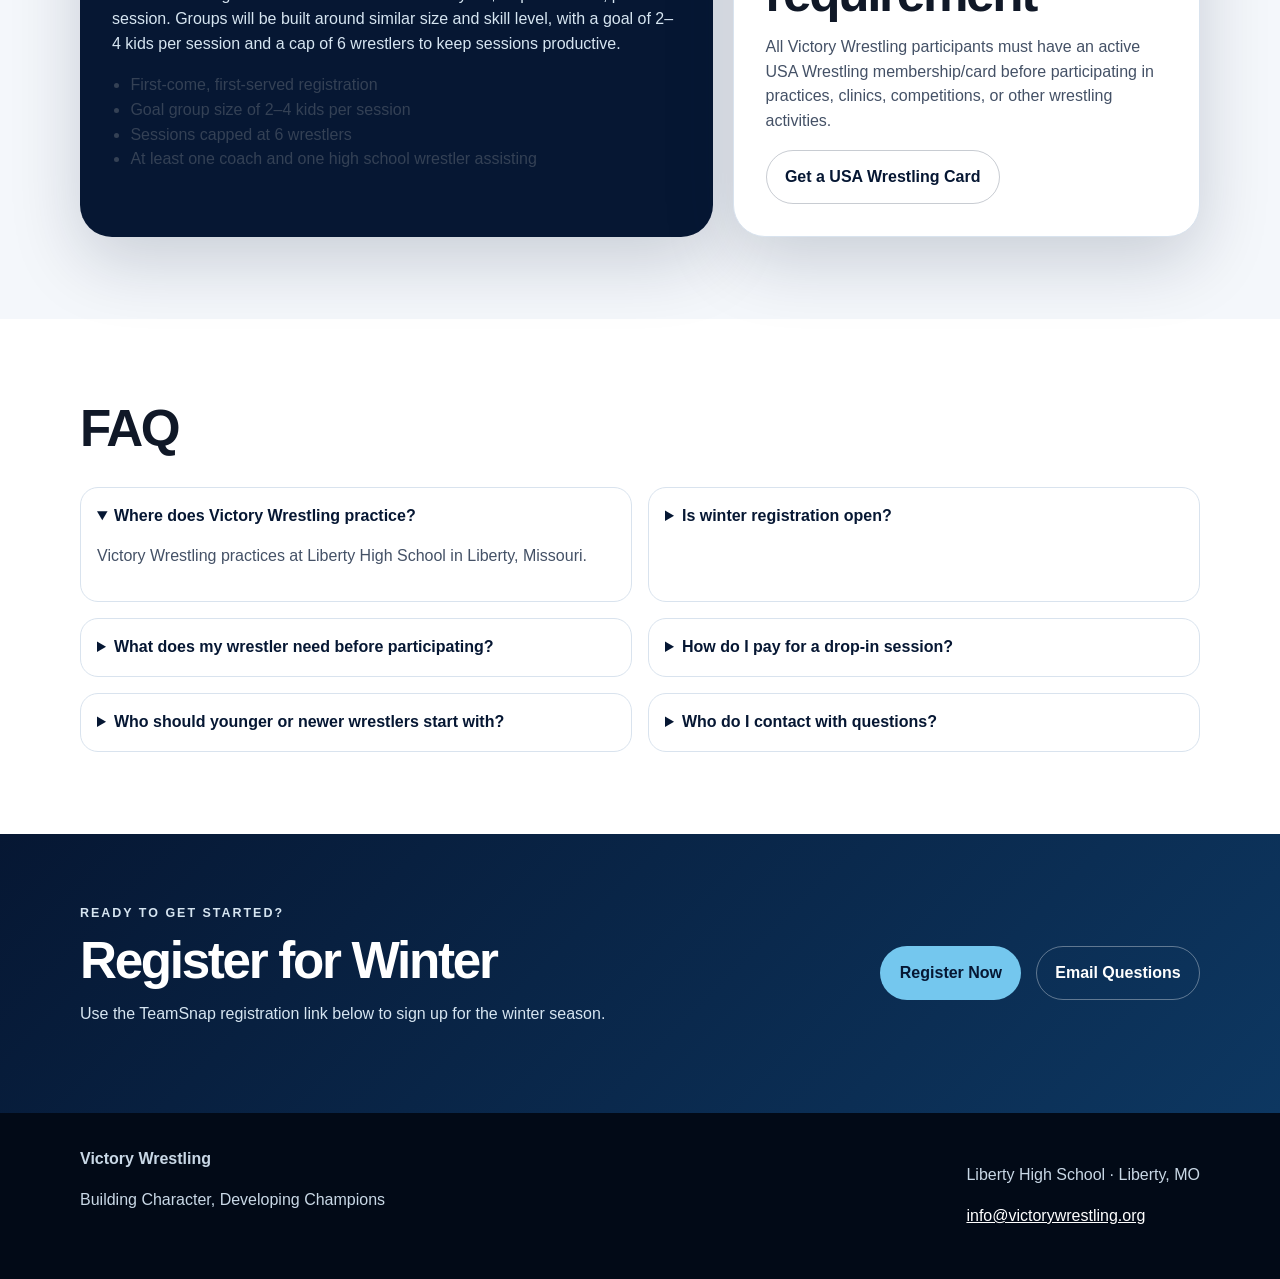
==== commit 6c5a9012: "Add files via upload" ====
--- a/index.html
+++ b/index.html
@@ -30,7 +30,7 @@
         <a href="#schedule">Schedule</a>
         <a href="#email-list">Email List</a>
         <a href="#faq">FAQ</a>
-        <a class="nav-cta" href="https://register.teamsnap.com/form/sqQJk4b18wLuPejZ1nhsv">Register</a>
+        <a class="nav-cta" href="https://register.teamsnap.com/form/yN0adHD0ybQycLYI9u6od">Register</a>
       </nav>
     </div>
   </header>
@@ -43,19 +43,19 @@
           <h1>Building Character, Developing Champions</h1>
           <p class="lead">Victory Wrestling develops wrestlers for long-term success in high school and beyond by focusing on fundamentals that work from 6U through college.</p>
           <div class="hero-actions">
-            <a class="button primary" href="https://register.teamsnap.com/form/sqQJk4b18wLuPejZ1nhsv">Register for Pre-Season</a>
+            <a class="button primary" href="https://register.teamsnap.com/form/yN0adHD0ybQycLYI9u6od">Register for Winter</a>
             <a class="button secondary" href="#programs">View Programs</a>
             <a class="button secondary" href="https://account.venmo.com/u/VictoryWrestling" target="_blank" rel="noopener">$20 Drop-In Payment</a>
           </div>
-          <p class="note">Registration is currently open for Fall Pre-Season through TeamSnap. Winter registration is coming soon and opens September 28.</p>
+          <p class="note">Winter registration is open through TeamSnap.</p>
         </div>
         <div class="hero-card" aria-label="Victory Wrestling information card">
           <img src="./assets/victory-v-logo.png" alt="Victory Wrestling V logo" class="hero-logo">
           <div class="card-lines">
             <span>Location</span>
             <strong>Liberty High School</strong>
-            <span>Pre-Season</span>
-            <strong>September–October</strong>
+            <span>Winter Season</span>
+            <strong>November–March</strong>
             <span>Contact</span>
             <strong>info@victorywrestling.org</strong>
           </div>
@@ -81,19 +81,6 @@
         </div>
         <div class="program-grid">
           <article class="program-card featured">
-            <div class="placeholder"><span>Pre-Season</span></div>
-            <h3>Victory Pre-Season</h3>
-            <p class="meta">September–October • $150</p>
-            <p>Pre-season mat time for wrestlers getting ready for the regular season. This is the current open registration.</p>
-            <ul>
-              <li>Monday & Thursday at 5:30 PM</li>
-              <li>Registration through TeamSnap</li>
-              <li>Good opportunity to build consistency before winter</li>
-            </ul>
-            <a class="text-link" href="https://register.teamsnap.com/form/sqQJk4b18wLuPejZ1nhsv">Register for Pre-Season</a>
-          </article>
-
-          <article class="program-card">
             <div class="placeholder"><span>Winter</span></div>
             <h3>Victory Winter</h3>
             <p class="meta">November–March • $100/month</p>
@@ -102,9 +89,9 @@
               <li>$500 total season cost</li>
               <li>25% discount for multiple kids</li>
               <li>Novice, Advanced, and Elite practice groups</li>
-              <li>Registration coming soon — opens September 28</li>
+              <li>Registration open through TeamSnap</li>
             </ul>
-            <a class="text-link" href="https://register.teamsnap.com/form/yN0adHD0ybQycLYI9u6od">Winter Registration — Coming Soon</a>
+            <a class="text-link" href="https://register.teamsnap.com/form/yN0adHD0ybQycLYI9u6od">Register for Winter</a>
           </article>
 
           <article class="program-card">
@@ -130,7 +117,6 @@
         </div>
         <div class="schedule-table" role="table" aria-label="Victory Wrestling practice schedule">
           <div class="row head" role="row"><span>Group</span><span>Days</span><span>Time</span></div>
-          <div class="row" role="row"><span>Pre-Season</span><span>Monday & Thursday</span><span>5:30–7:00 PM</span></div>
           <div class="row" role="row"><span>Winter Session Novice</span><span>Monday & Wednesday</span><span>5:45–6:45 PM</span></div>
           <div class="row" role="row"><span>Winter Session Victory Practice</span><span>Monday & Wednesday</span><span>7:00–8:30 PM</span></div>
           <div class="row" role="row"><span>Winter Session Victory Practice</span><span>Thursday</span><span>6:00–7:30 PM</span></div>
@@ -191,15 +177,11 @@
           </details>
           <details>
             <summary>Is winter registration open?</summary>
-            <p>Coming soon. Winter registration opens September 28 through TeamSnap: <a href="https://register.teamsnap.com/form/yN0adHD0ybQycLYI9u6od" target="_blank" rel="noopener">Winter Registration</a>.</p>
+            <p>Yes. <a href="https://register.teamsnap.com/form/yN0adHD0ybQycLYI9u6od" target="_blank" rel="noopener">Register for winter through TeamSnap</a>.</p>
           </details>
           <details>
             <summary>What does my wrestler need before participating?</summary>
             <p>Wrestlers need an active USA Wrestling card. Cards can be purchased through USA Wrestling at www.themat.com.</p>
-          </details>
-          <details>
-            <summary>How much does Pre-Season cost?</summary>
-            <p>Victory Pre-Season is $150 and runs September through October.</p>
           </details>
           <details>
             <summary>How do I pay for a drop-in session?</summary>
@@ -221,11 +203,11 @@
       <div class="container cta-card">
         <div>
           <p class="eyebrow">Ready to get started?</p>
-          <h2>Register for Fall Pre-Season</h2>
-          <p>Use the TeamSnap registration link below. Winter registration is coming soon and opens September 28.</p>
+          <h2>Register for Winter</h2>
+          <p>Use the TeamSnap registration link below to sign up for the winter season.</p>
         </div>
         <div class="cta-actions">
-          <a class="button primary" href="https://register.teamsnap.com/form/sqQJk4b18wLuPejZ1nhsv">Register Now</a>
+          <a class="button primary" href="https://register.teamsnap.com/form/yN0adHD0ybQycLYI9u6od">Register Now</a>
           <a class="button secondary" href="mailto:info@victorywrestling.org">Email Questions</a>
         </div>
       </div>
--- a/style.css
+++ b/style.css
@@ -32,3 +32,5 @@
 .form-message.success{color:#146c2e}
 .form-message.error{color:#a62222}
 @media (max-width:760px){.email-card{grid-template-columns:1fr;padding:1.4rem}.signup-row{flex-direction:column;align-items:stretch}.signup-row button{width:100%}}
+.program-grid{grid-template-columns:repeat(2,minmax(0,1fr))}
+@media (max-width:560px){.program-grid{grid-template-columns:1fr}}
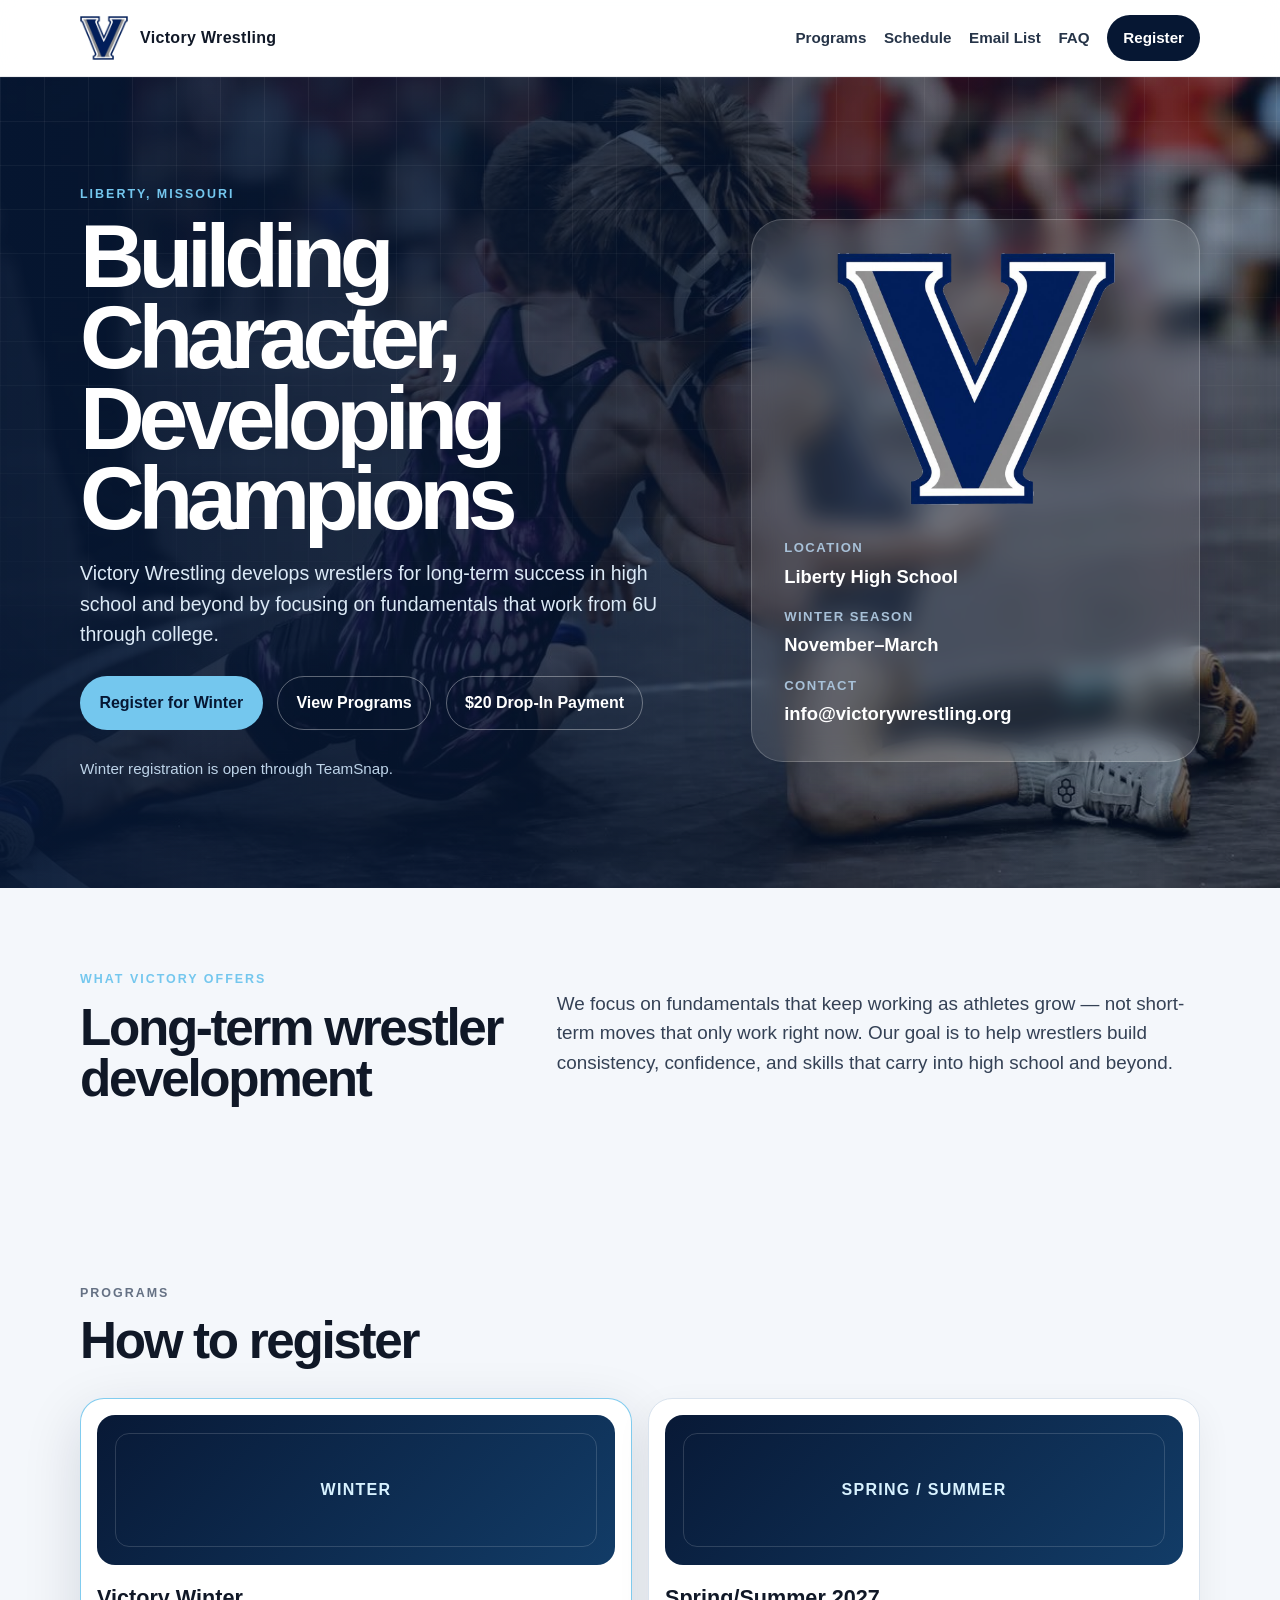
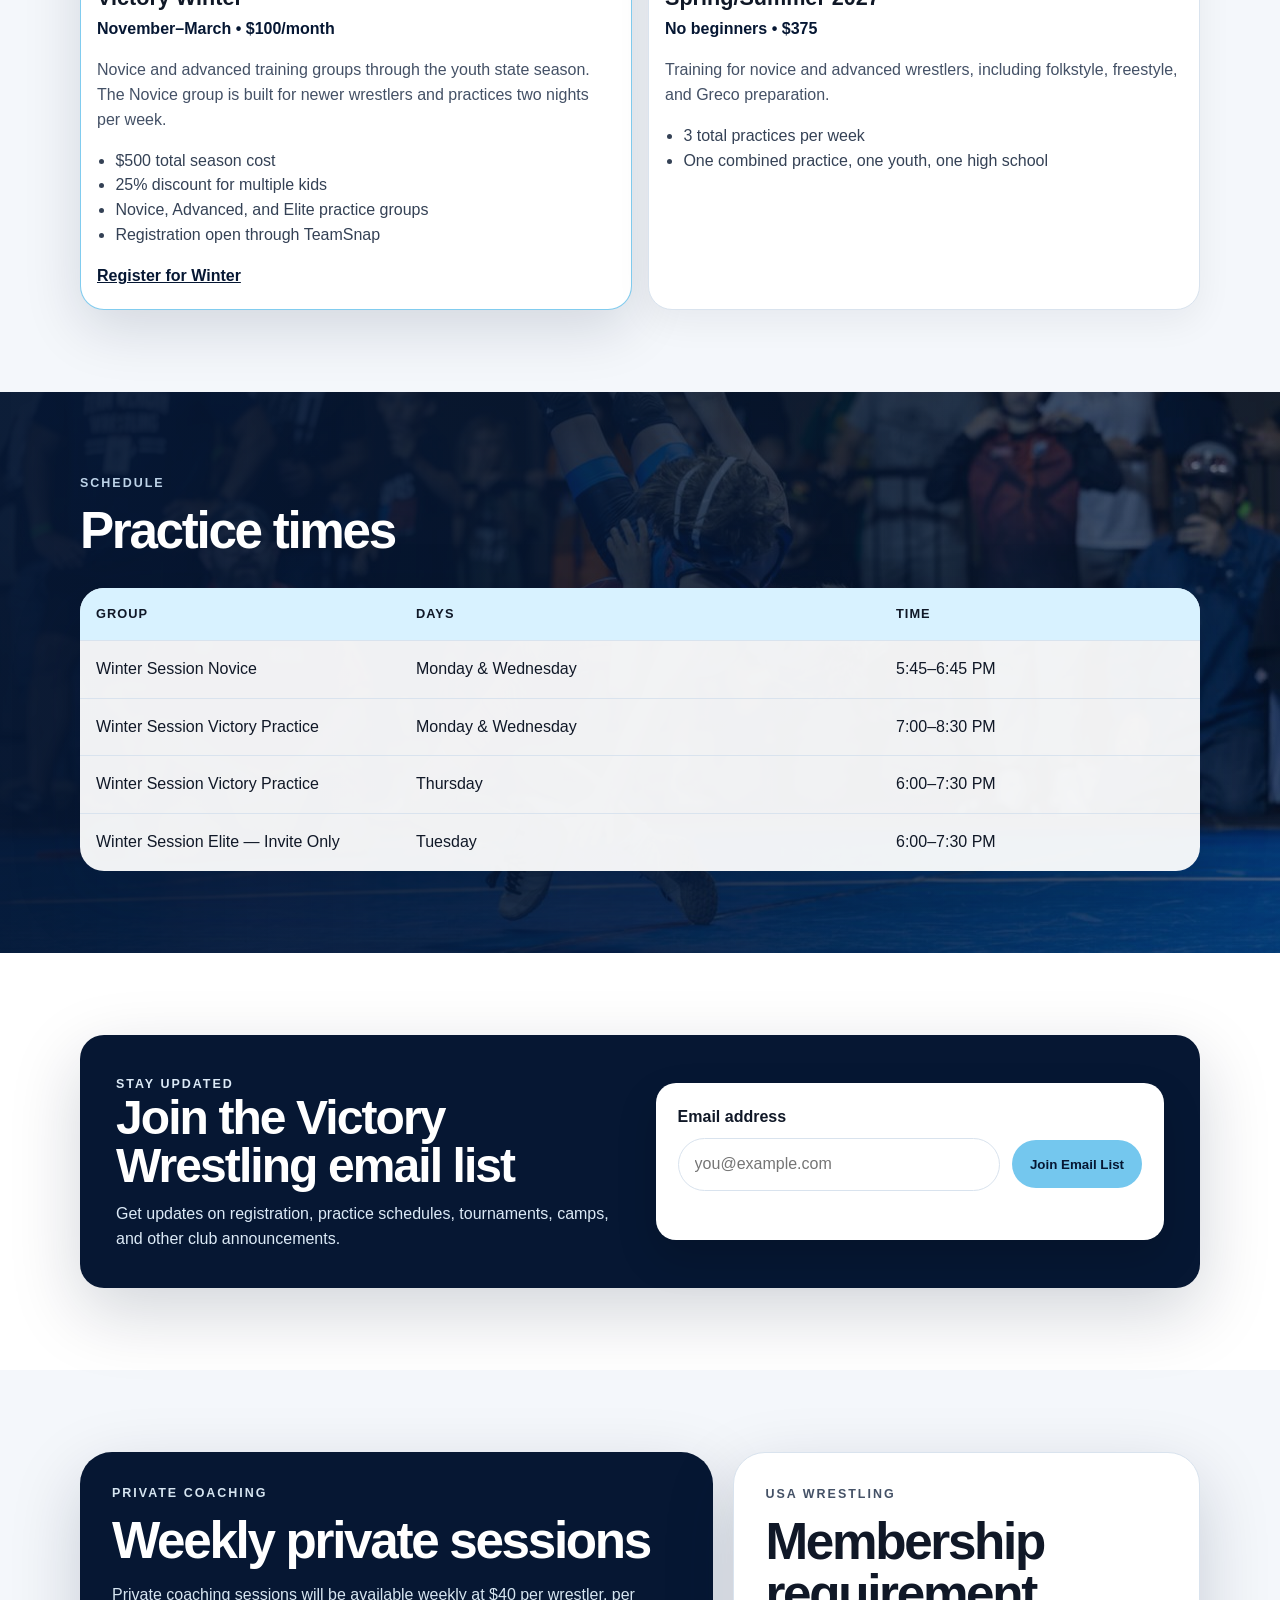
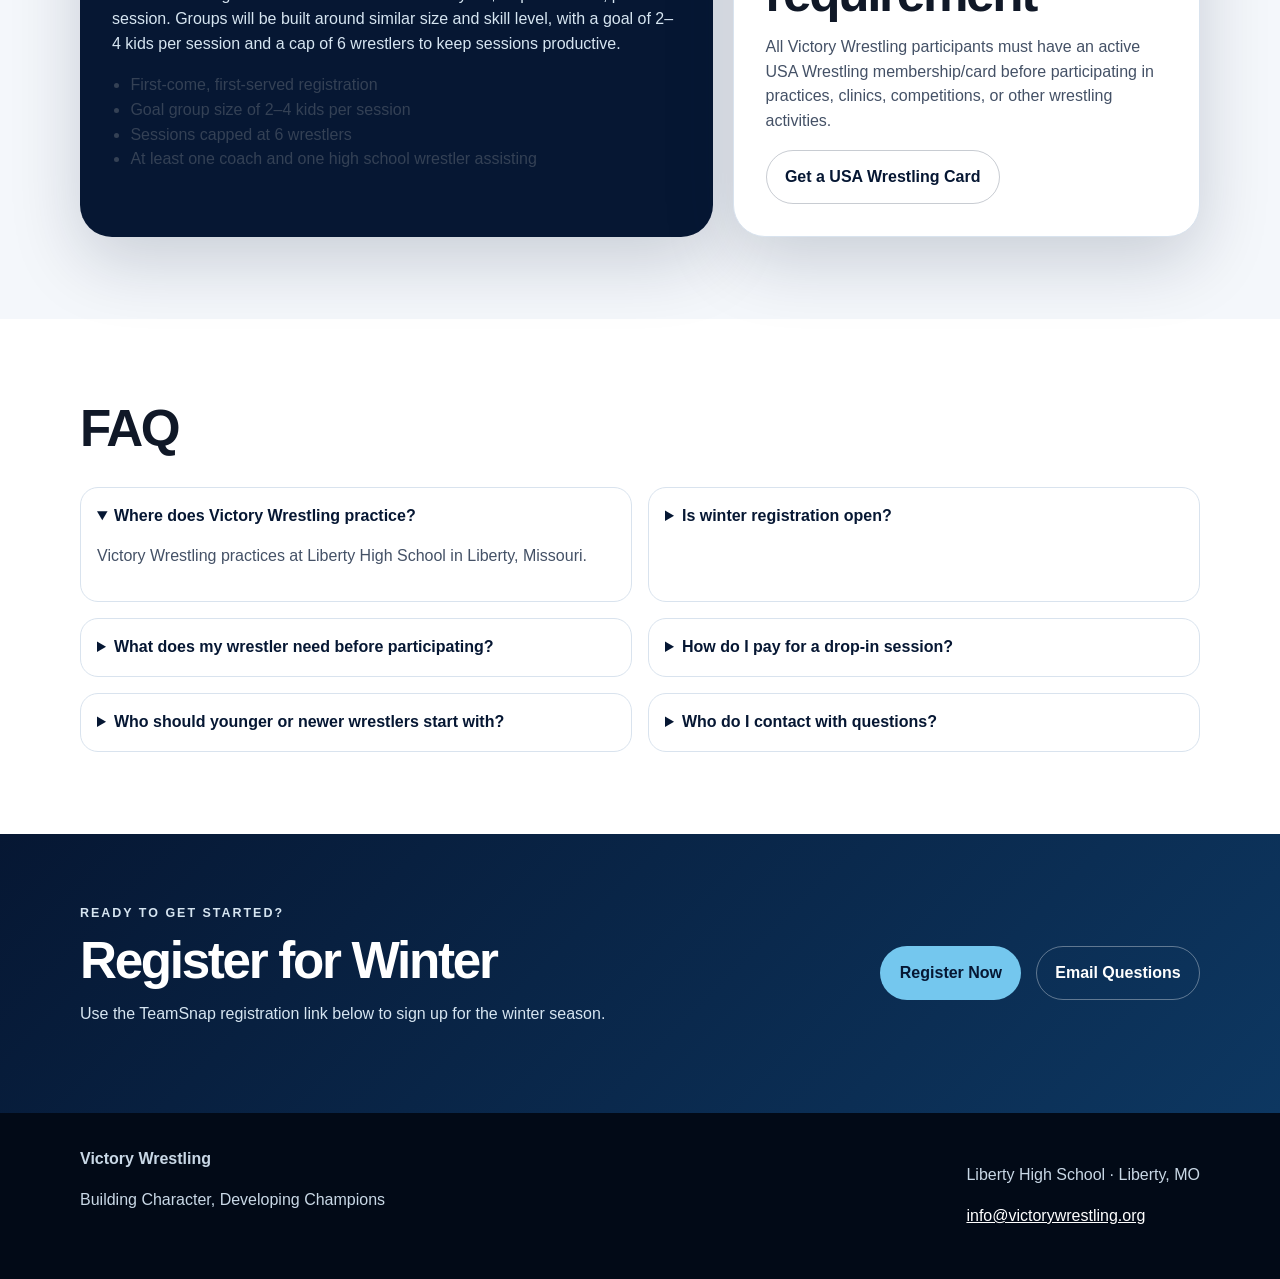
==== commit 60b10ccb: "Update index.html" ====
--- a/index.html
+++ b/index.html
@@ -102,7 +102,6 @@
             <ul>
               <li>3 total practices per week</li>
               <li>One combined practice, one youth, one high school</li>
-              <li>25% discount for multiple kids</li>
             </ul>
           </article>
         </div>
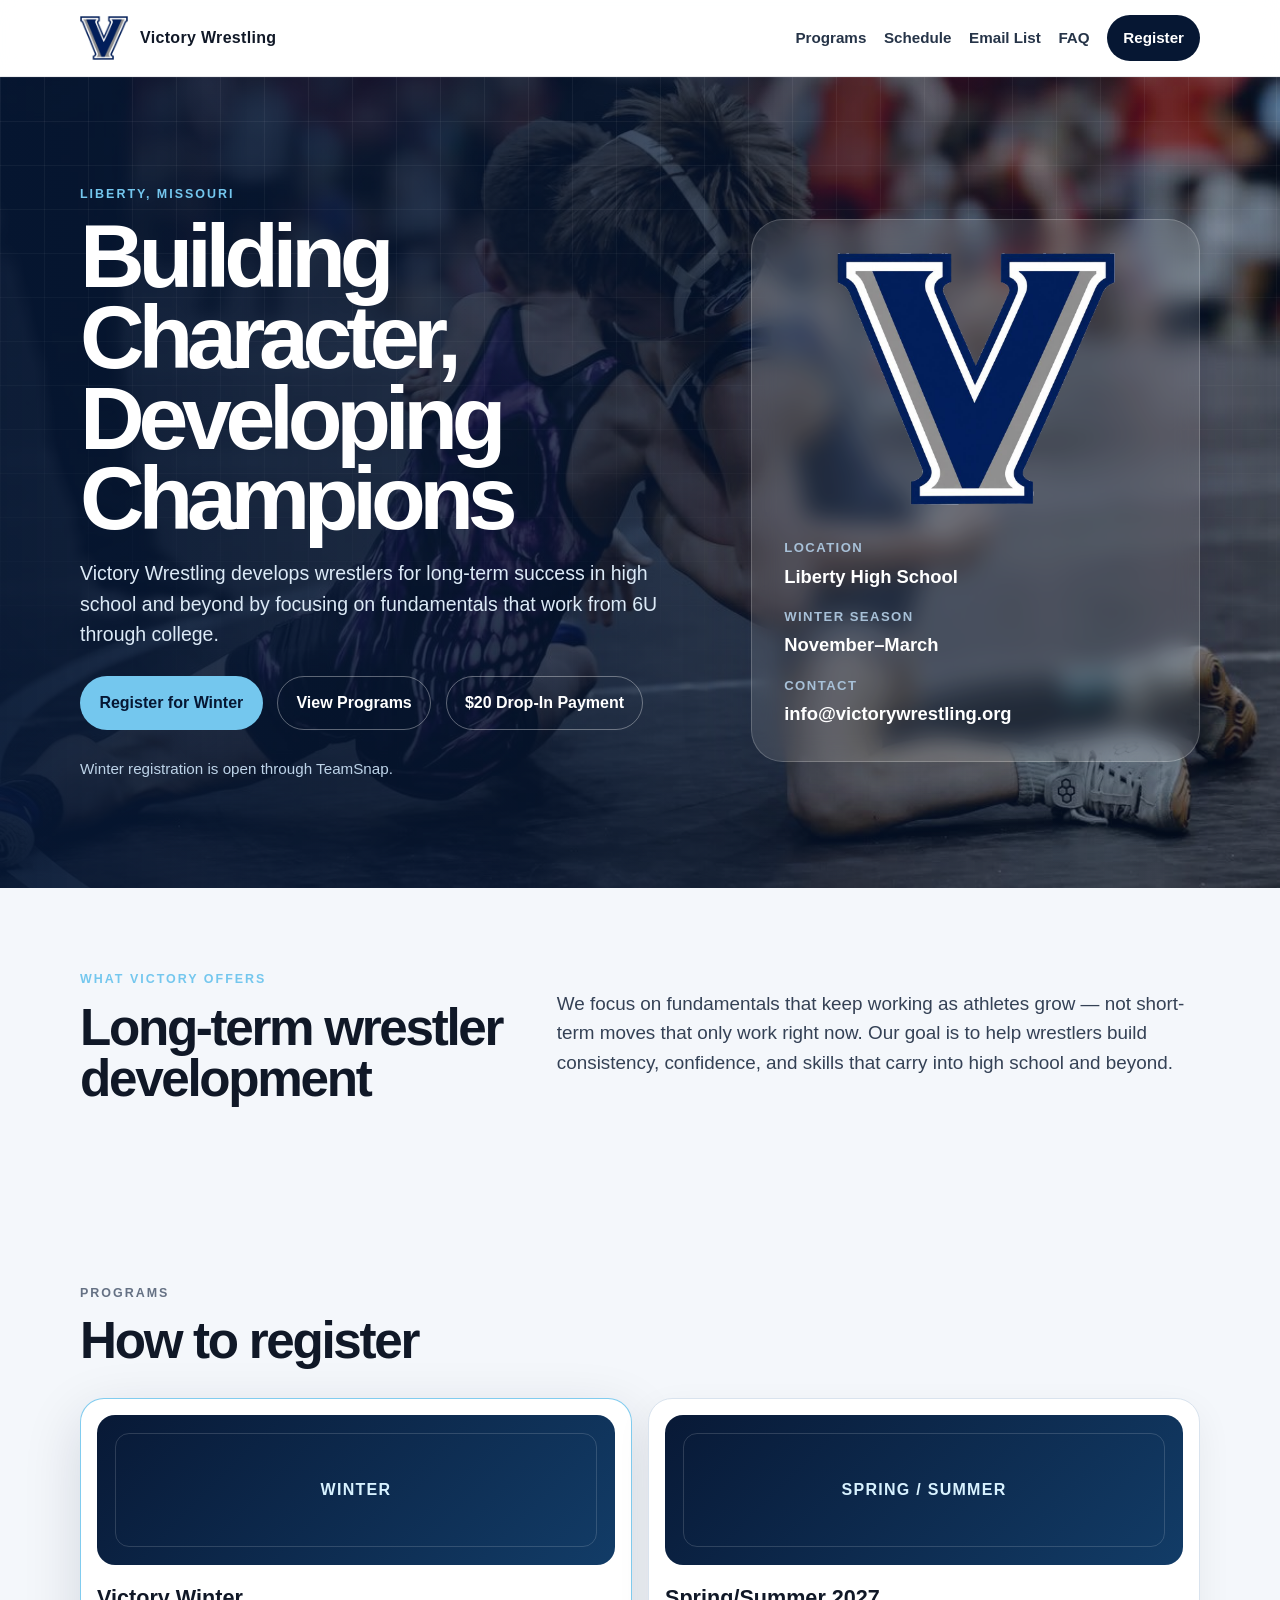
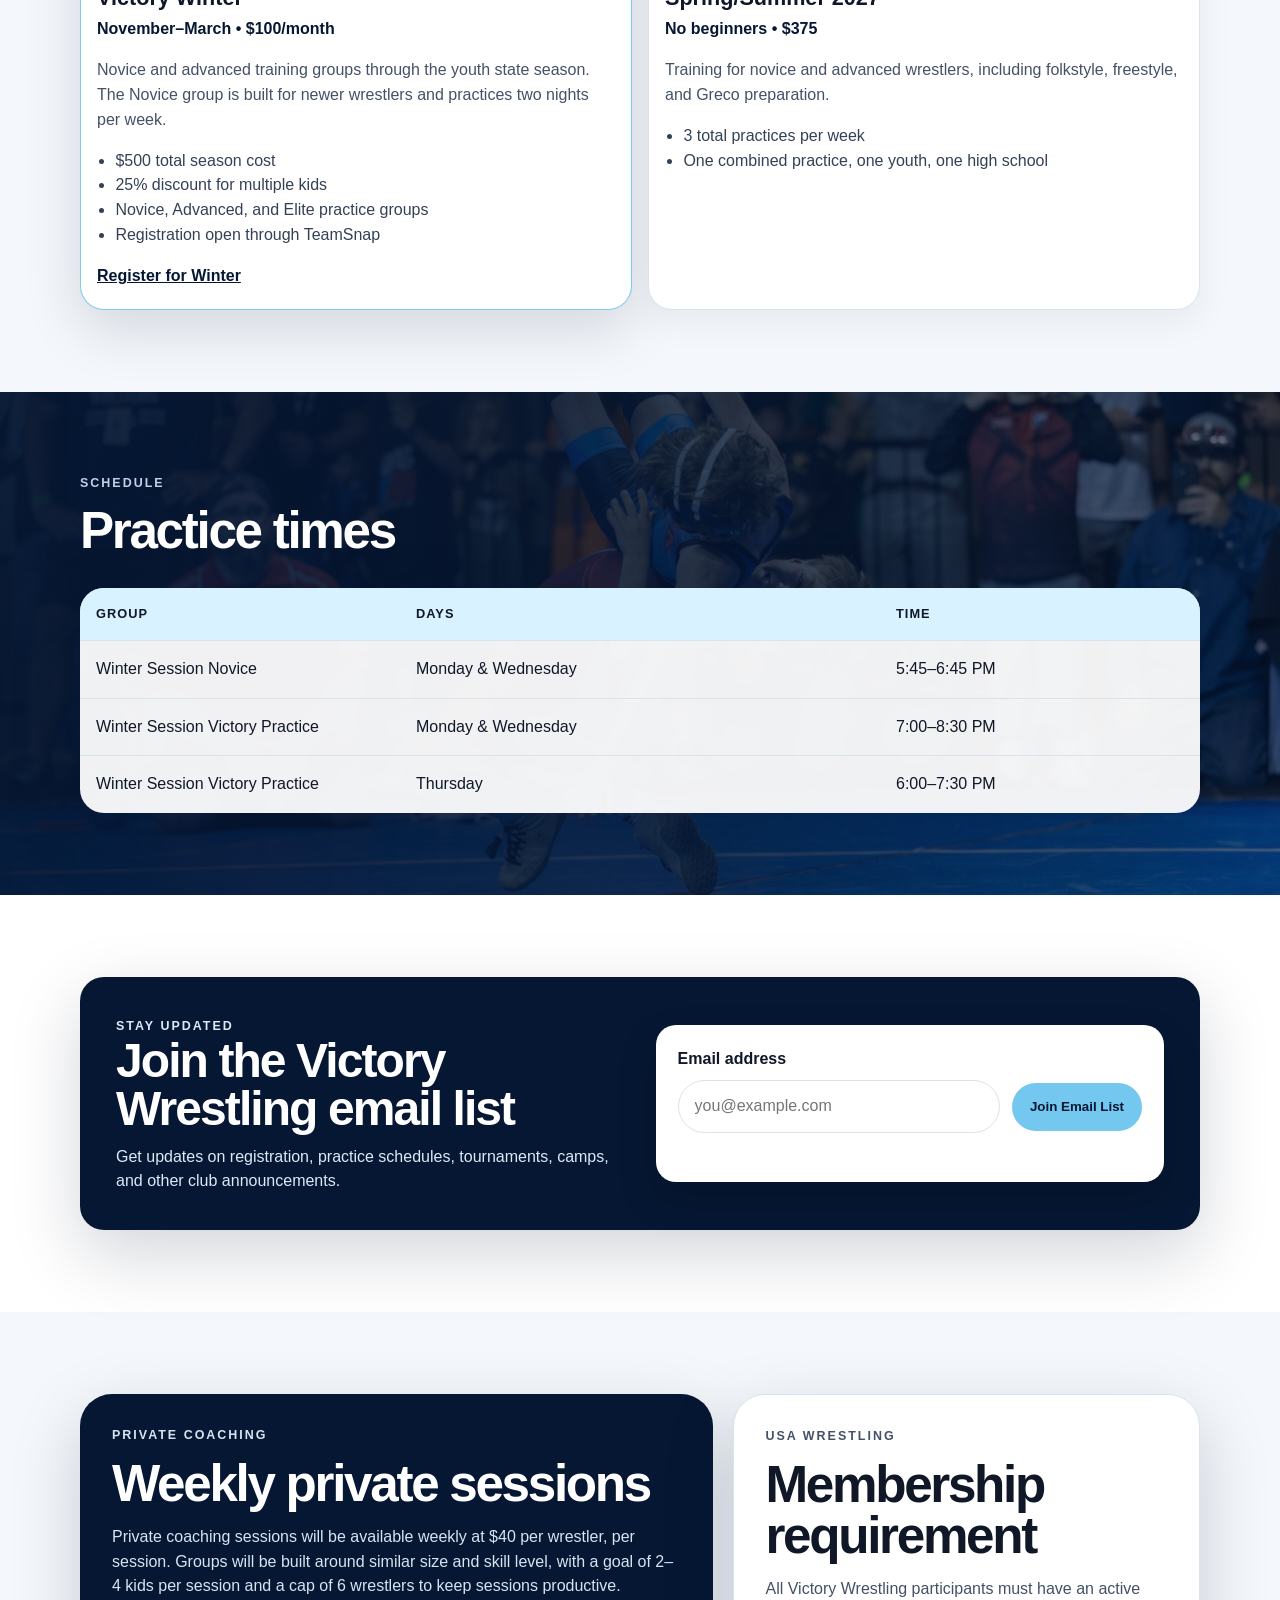
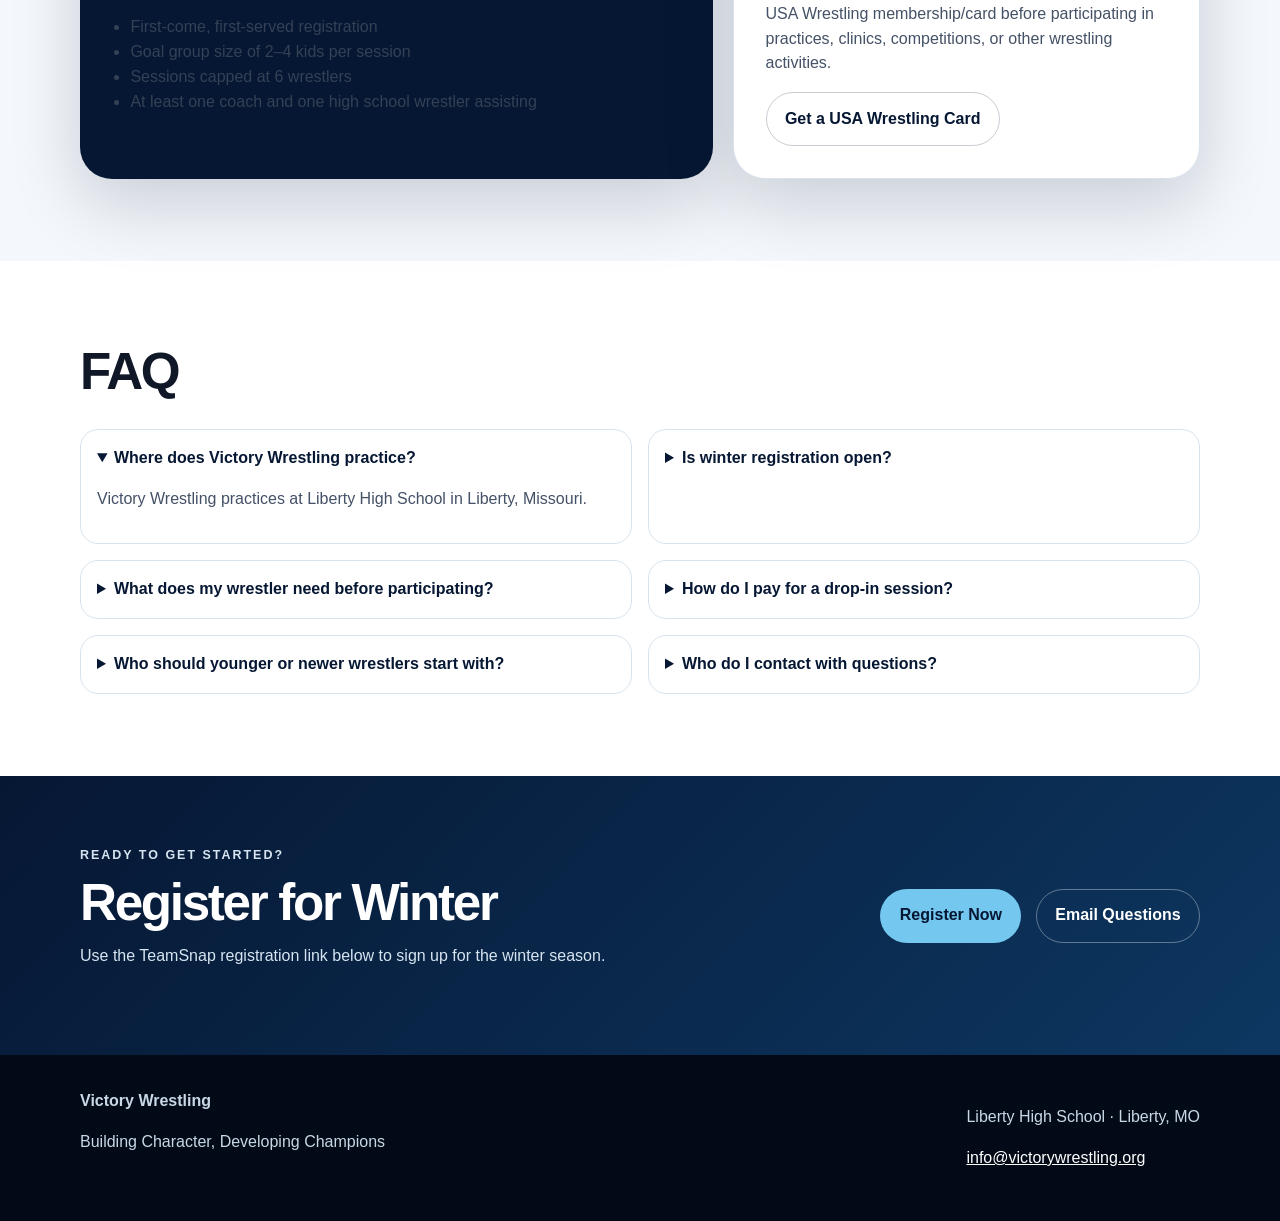
==== commit e04912ac: "Update index.html" ====
--- a/index.html
+++ b/index.html
@@ -119,7 +119,7 @@
           <div class="row" role="row"><span>Winter Session Novice</span><span>Monday & Wednesday</span><span>5:45–6:45 PM</span></div>
           <div class="row" role="row"><span>Winter Session Victory Practice</span><span>Monday & Wednesday</span><span>7:00–8:30 PM</span></div>
           <div class="row" role="row"><span>Winter Session Victory Practice</span><span>Thursday</span><span>6:00–7:30 PM</span></div>
-          <div class="row" role="row"><span>Winter Session Elite — Invite Only</span><span>Tuesday</span><span>6:00–7:30 PM</span></div>
+          
         </div>
       </div>
     </section>
